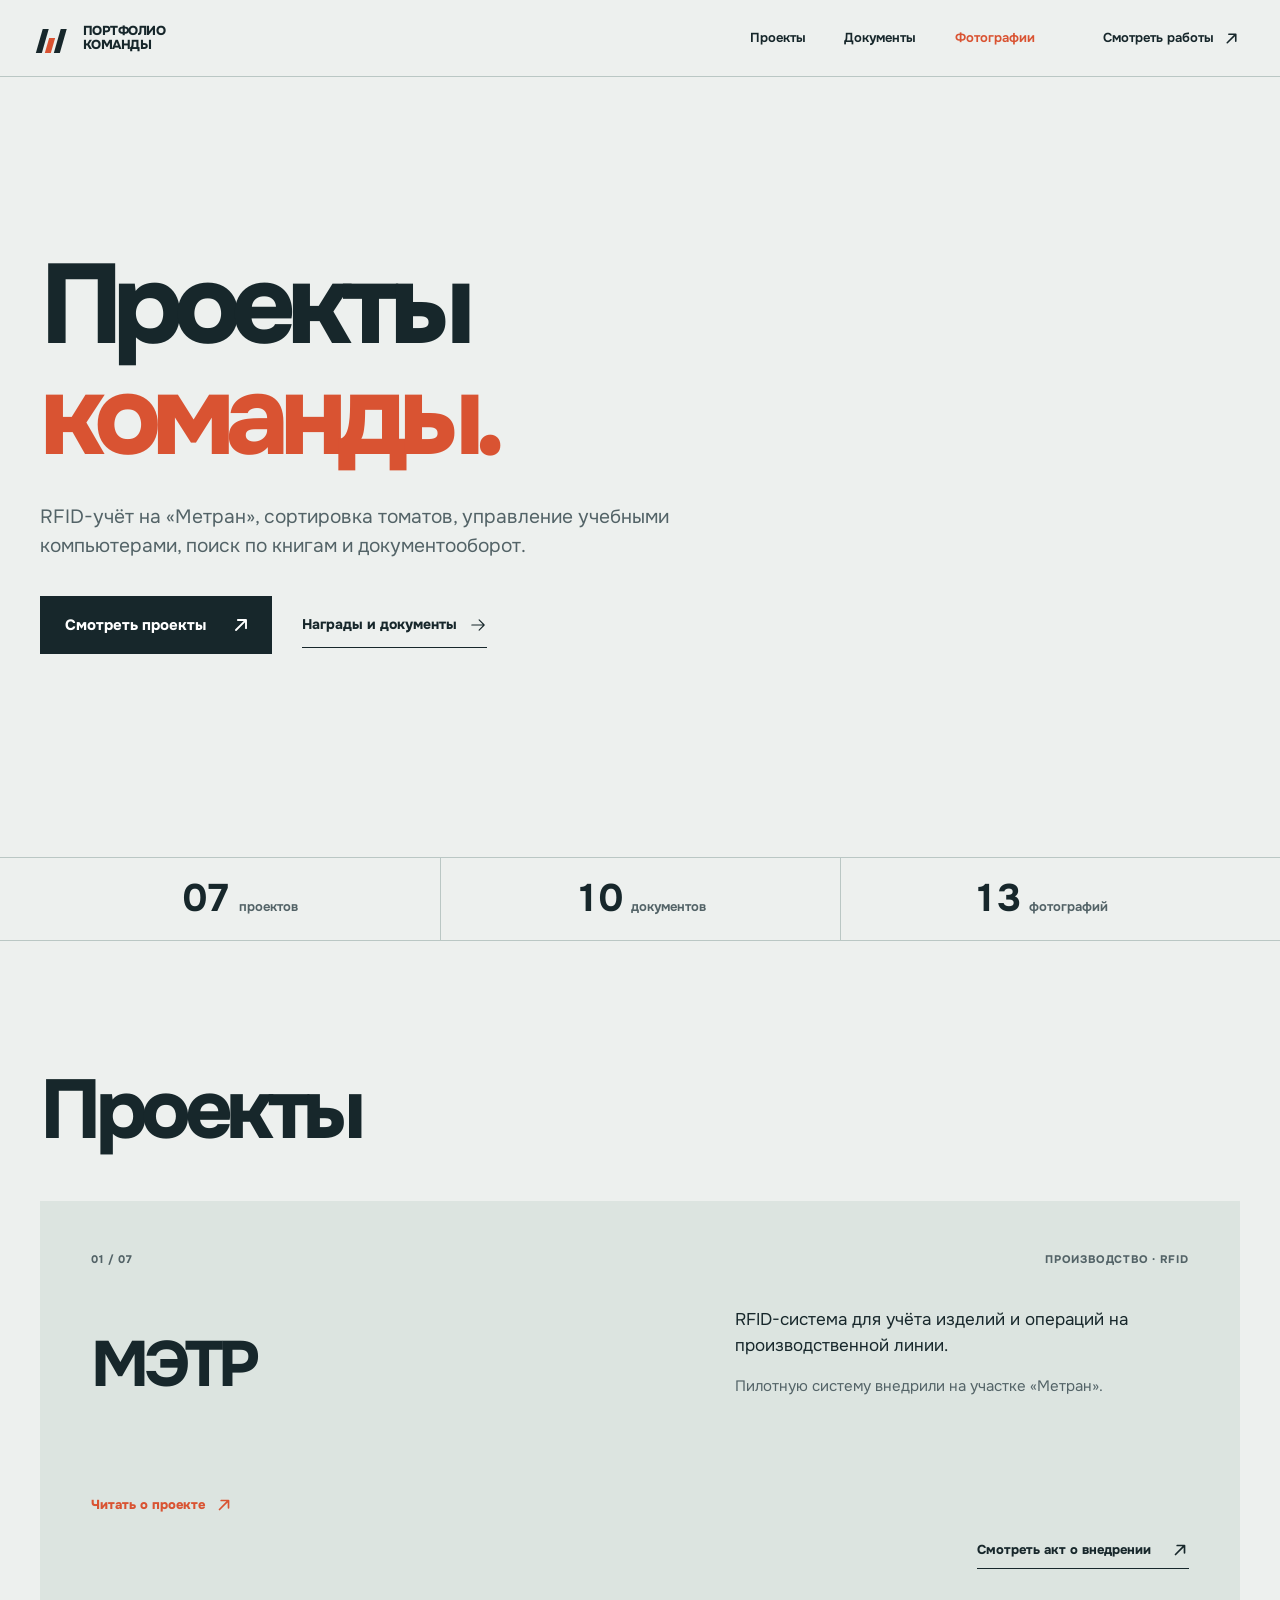
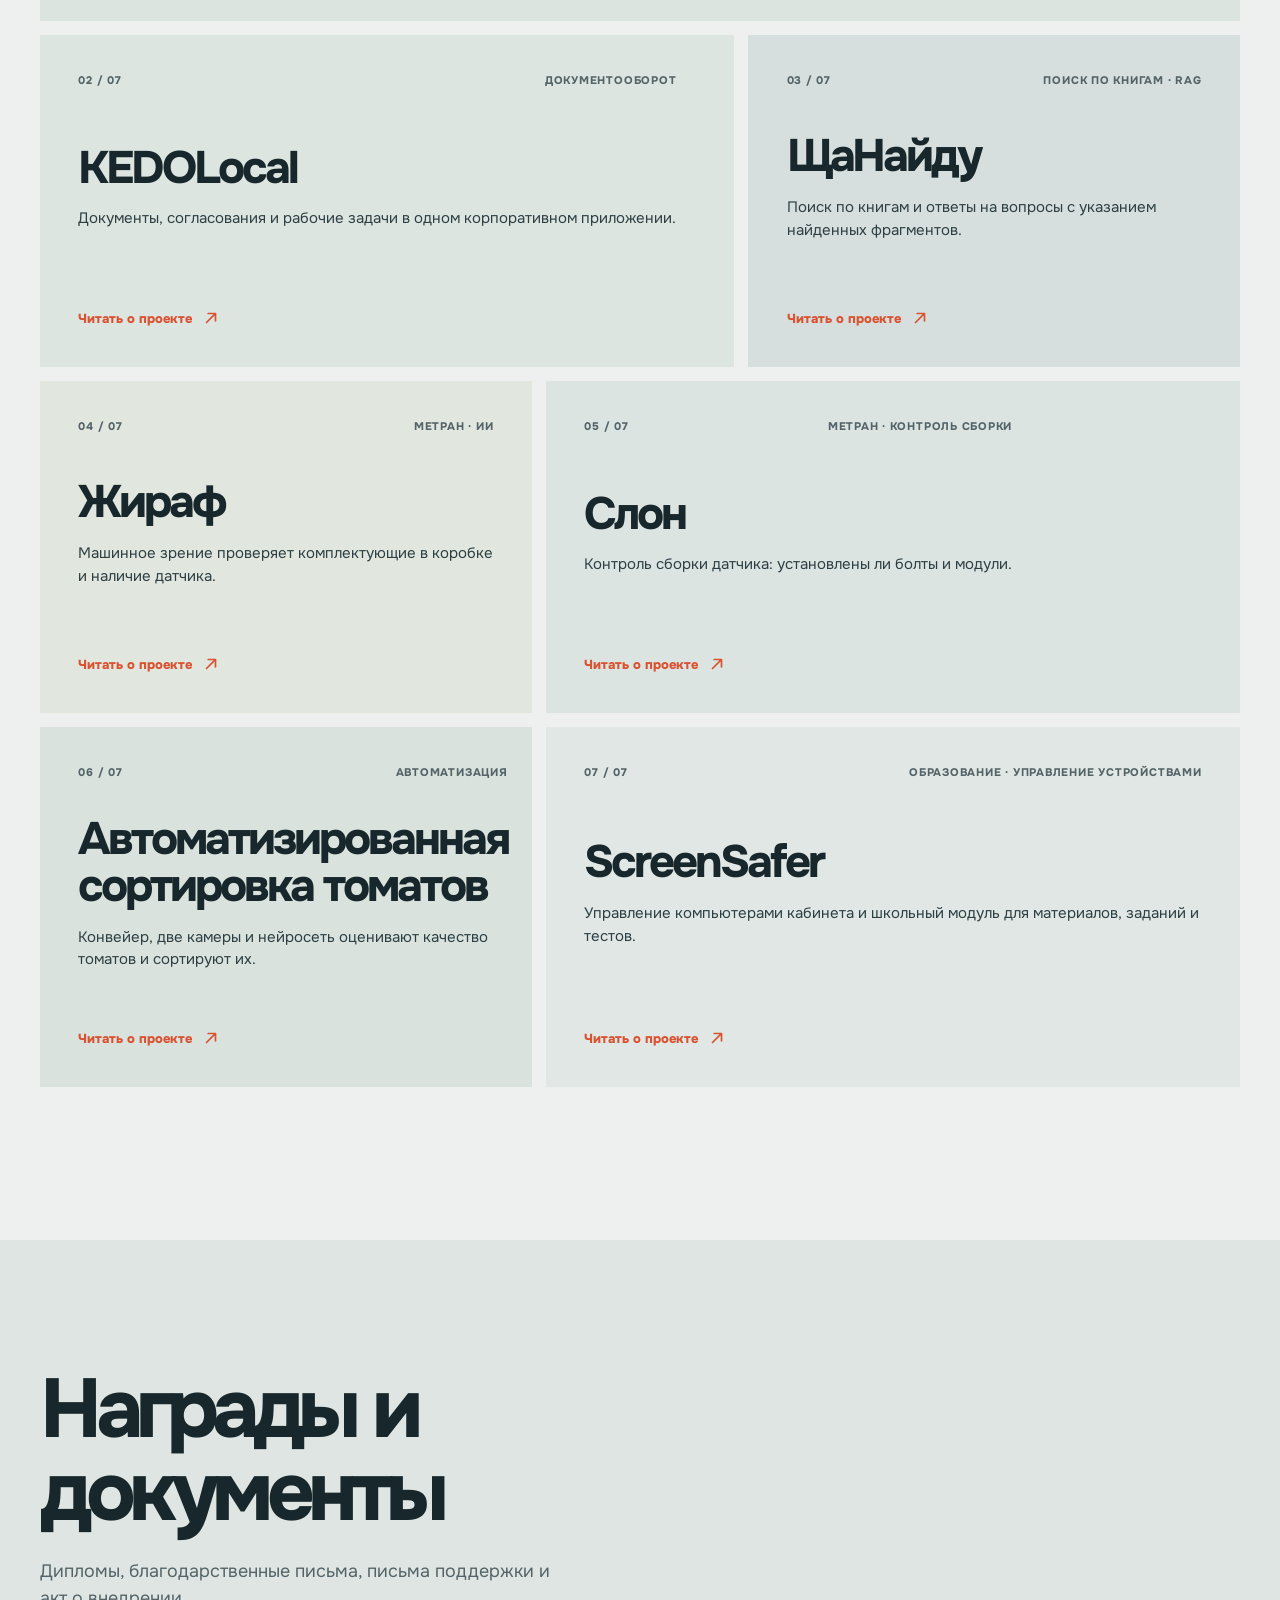
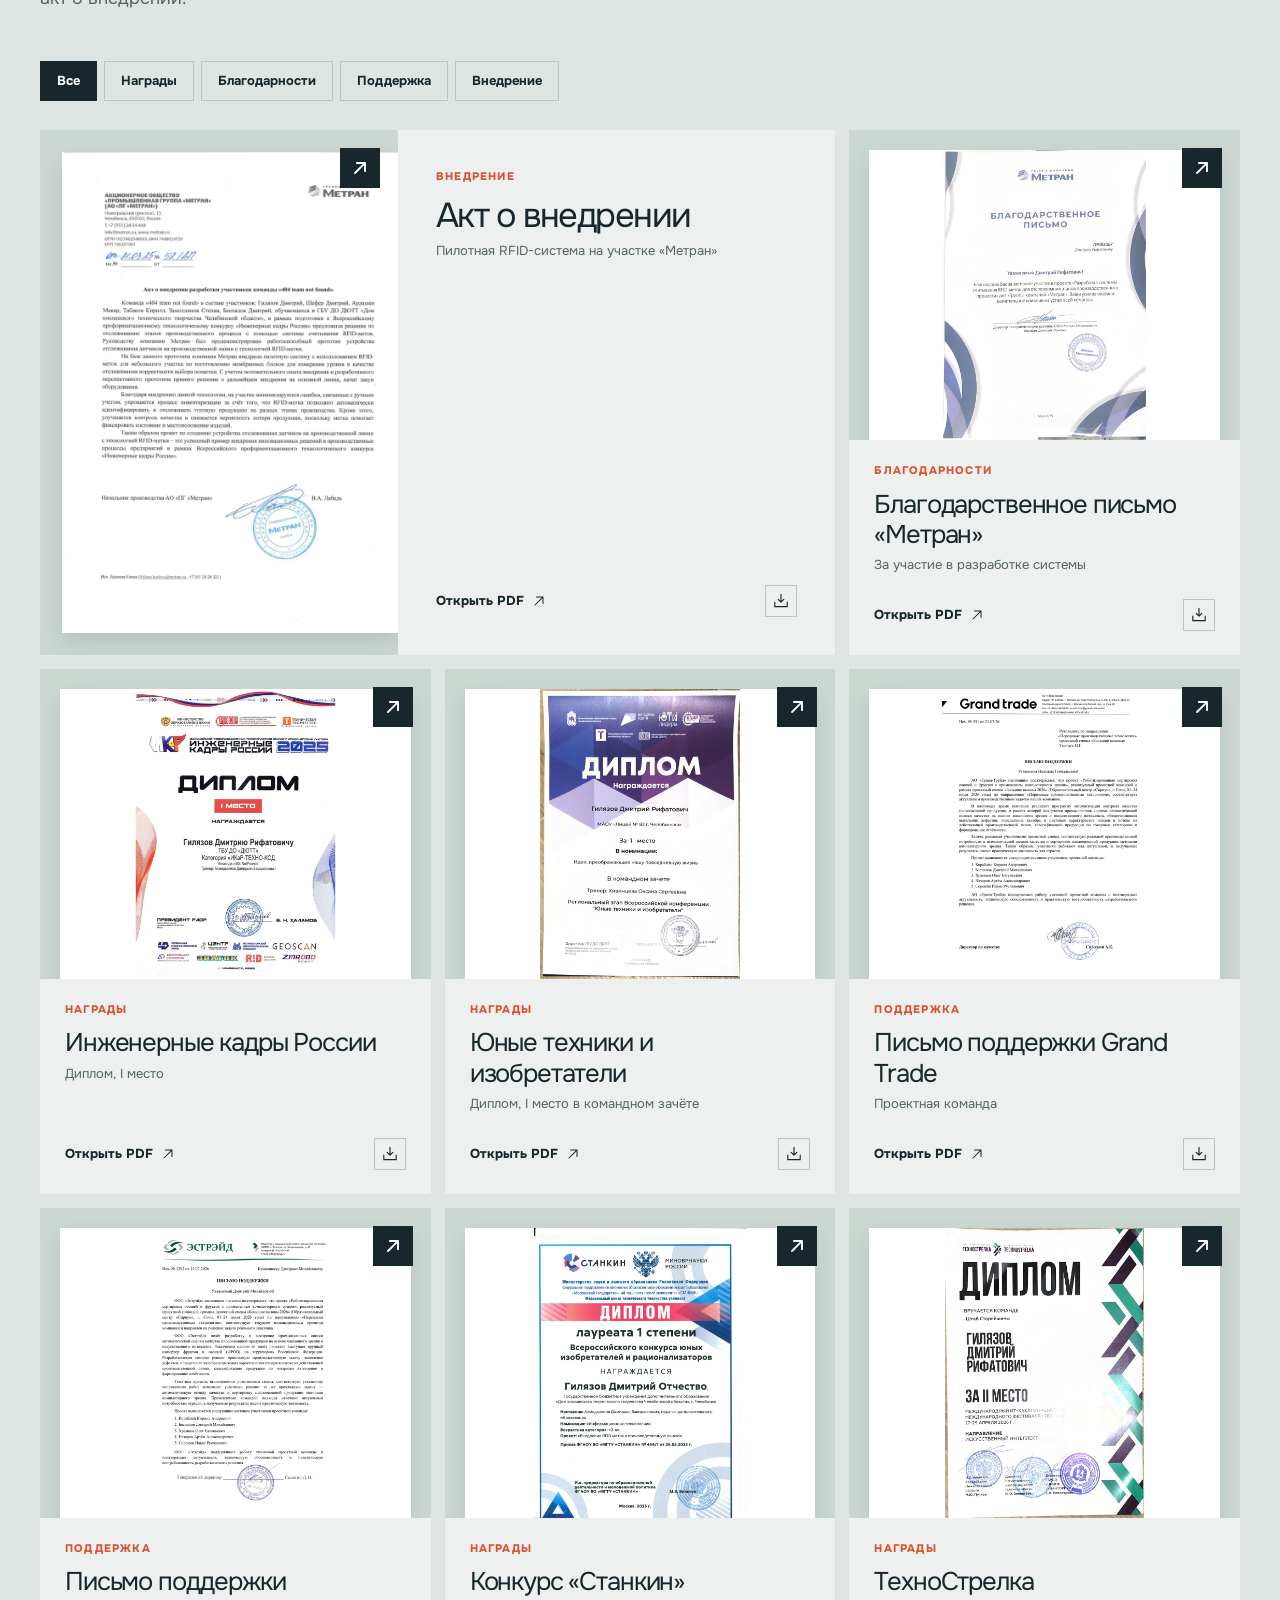
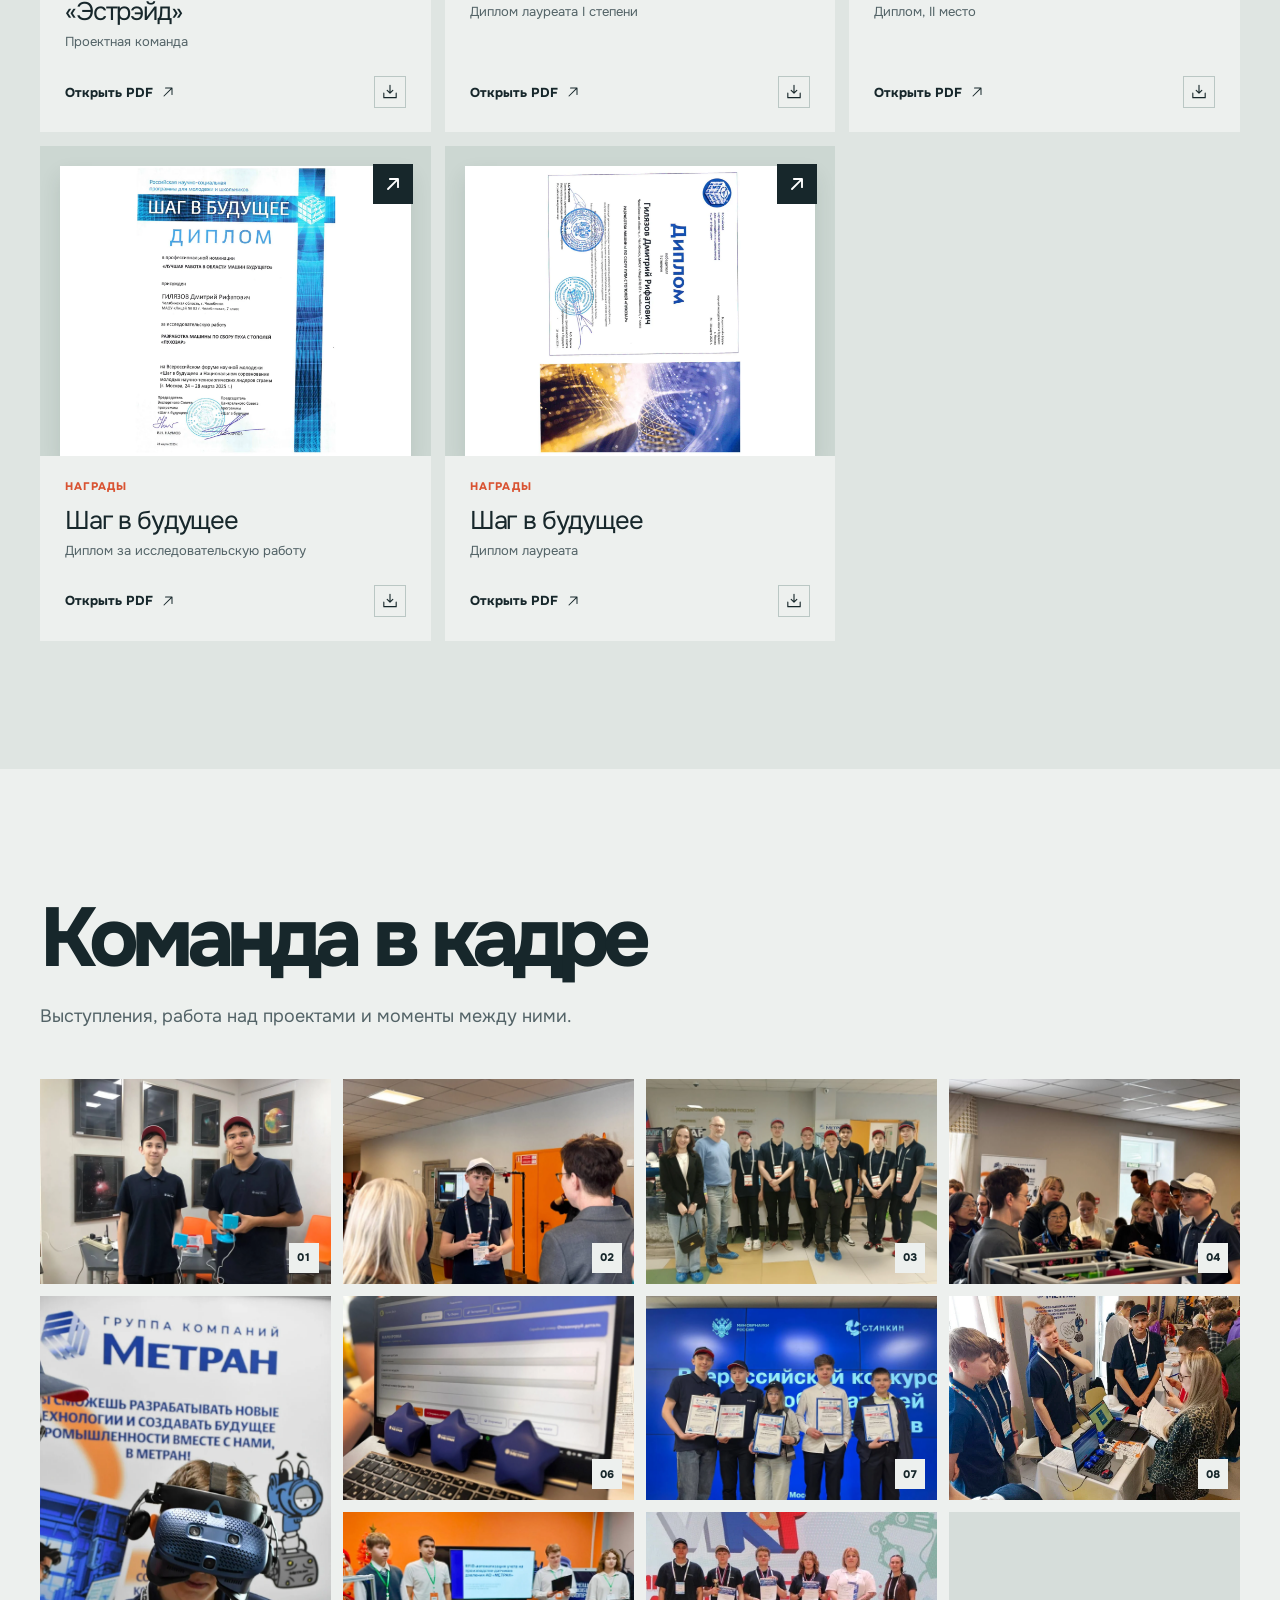
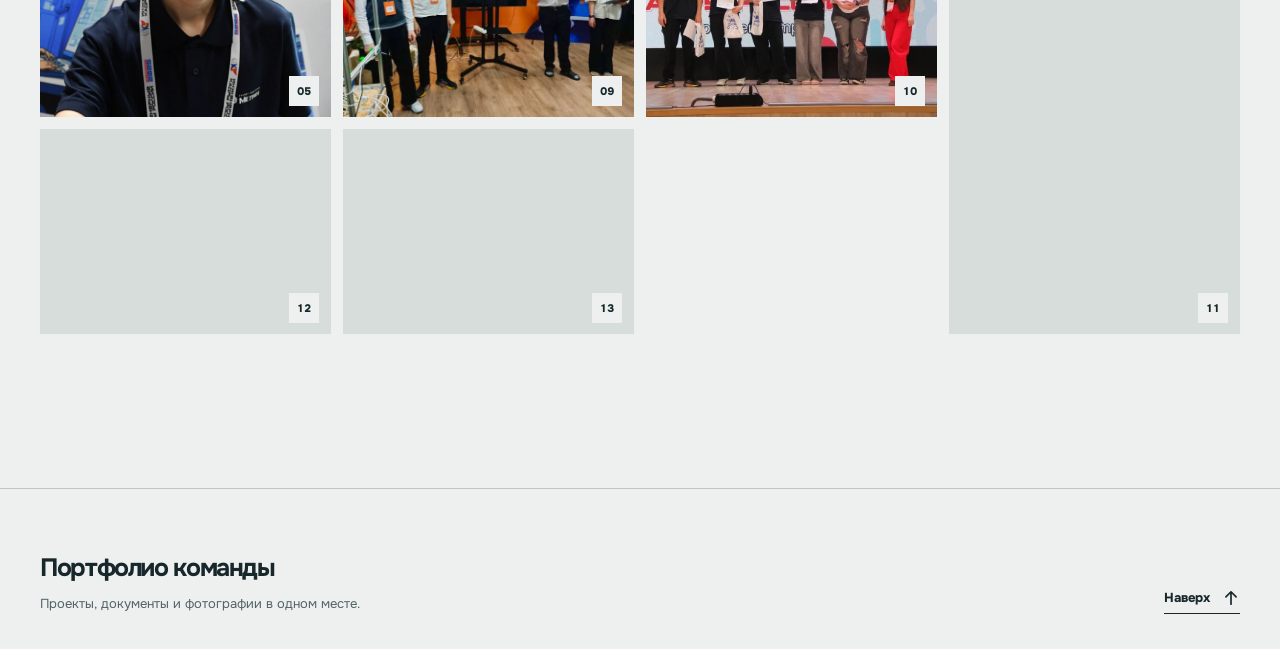
==== index.html @ 10f99d53 "Publish portfolio to GitHub Pages" ====
<!doctype html>
<html lang="ru">
  <head>
    <meta charset="UTF-8" />
    <meta name="viewport" content="width=device-width, initial-scale=1.0" />
    <meta name="theme-color" content="#edf0ee" />
    <meta name="description" content="Портфолио команды: проекты для производства, образования и работы с информацией, награды и фотографии." />
    <title>Портфолио команды | проекты и достижения</title>
    <link rel="icon" type="image/svg+xml" href="./favicon.svg" />
    <script type="module" crossorigin src="./assets/index-C7n1hE3x.js"></script>
    <link rel="stylesheet" crossorigin href="./assets/index-BJqQBaAN.css">
  </head>
  <body>
    <div id="root"></div>
  </body>
</html>
---- assets/index-BJqQBaAN.css ----
@font-face{font-family:Onest Variable;font-style:normal;font-display:swap;font-weight:100 900;src:url(./onest-cyrillic-ext-wght-normal-DOFToQv1.woff2)format("woff2-variations");unicode-range:U+460-52F,U+1C80-1C8A,U+20B4,U+2DE0-2DFF,U+A640-A69F,U+FE2E-FE2F}@font-face{font-family:Onest Variable;font-style:normal;font-display:swap;font-weight:100 900;src:url(./onest-cyrillic-wght-normal-DayYxulF.woff2)format("woff2-variations");unicode-range:U+301,U+400-45F,U+490-491,U+4B0-4B1,U+2116}@font-face{font-family:Onest Variable;font-style:normal;font-display:swap;font-weight:100 900;src:url(./onest-math-wght-normal-Bl4ZGkZl.woff2)format("woff2-variations");unicode-range:U+302-303,U+305,U+307-308,U+310,U+312,U+315,U+31A,U+326-327,U+32C,U+32F-330,U+332-333,U+338,U+33A,U+346,U+34D,U+391-3A1,U+3A3-3A9,U+3B1-3C9,U+3D1,U+3D5-3D6,U+3F0-3F1,U+3F4-3F5,U+2016-2017,U+2034-2038,U+203C,U+2040,U+2043,U+2047,U+2050,U+2057,U+205F,U+2070-2071,U+2074-208E,U+2090-209C,U+20D0-20DC,U+20E1,U+20E5-20EF,U+2100-2112,U+2114-2115,U+2117-2121,U+2123-214F,U+2190,U+2192,U+2194-21AE,U+21B0-21E5,U+21F1-21F2,U+21F4-2211,U+2213-2214,U+2216-22FF,U+2308-230B,U+2310,U+2319,U+231C-2321,U+2336-237A,U+237C,U+2395,U+239B-23B7,U+23D0,U+23DC-23E1,U+2474-2475,U+25AF,U+25B3,U+25B7,U+25BD,U+25C1,U+25CA,U+25CC,U+25FB,U+266D-266F,U+27C0-27FF,U+2900-2AFF,U+2B0E-2B11,U+2B30-2B4C,U+2BFE,U+3030,U+FF5B,U+FF5D,U+1D400-1D7FF,U+1EE??}@font-face{font-family:Onest Variable;font-style:normal;font-display:swap;font-weight:100 900;src:url(./onest-symbols-wght-normal-DxQzqQfC.woff2)format("woff2-variations");unicode-range:U+1-C,U+E-1F,U+7F-9F,U+20DD-20E0,U+20E2-20E4,U+2150-218F,U+2190,U+2192,U+2194-2199,U+21AF,U+21E6-21F0,U+21F3,U+2218-2219,U+2299,U+22C4-22C6,U+2300-243F,U+2440-244A,U+2460-24FF,U+25A0-27BF,U+28??,U+2921-2922,U+2981,U+29BF,U+29EB,U+2B??,U+4DC0-4DFF,U+FFF9-FFFB,U+10140-1018E,U+10190-1019C,U+101A0,U+101D0-101FD,U+102E0-102FB,U+10E60-10E7E,U+1D2C0-1D2D3,U+1D2E0-1D37F,U+1F0??,U+1F100-1F1AD,U+1F1E6-1F1FF,U+1F30D-1F30F,U+1F315,U+1F31C,U+1F31E,U+1F320-1F32C,U+1F336,U+1F378,U+1F37D,U+1F382,U+1F393-1F39F,U+1F3A7-1F3A8,U+1F3AC-1F3AF,U+1F3C2,U+1F3C4-1F3C6,U+1F3CA-1F3CE,U+1F3D4-1F3E0,U+1F3ED,U+1F3F1-1F3F3,U+1F3F5-1F3F7,U+1F408,U+1F415,U+1F41F,U+1F426,U+1F43F,U+1F441-1F442,U+1F444,U+1F446-1F449,U+1F44C-1F44E,U+1F453,U+1F46A,U+1F47D,U+1F4A3,U+1F4B0,U+1F4B3,U+1F4B9,U+1F4BB,U+1F4BF,U+1F4C8-1F4CB,U+1F4D6,U+1F4DA,U+1F4DF,U+1F4E3-1F4E6,U+1F4EA-1F4ED,U+1F4F7,U+1F4F9-1F4FB,U+1F4FD-1F4FE,U+1F503,U+1F507-1F50B,U+1F50D,U+1F512-1F513,U+1F53E-1F54A,U+1F54F-1F5FA,U+1F610,U+1F650-1F67F,U+1F687,U+1F68D,U+1F691,U+1F694,U+1F698,U+1F6AD,U+1F6B2,U+1F6B9-1F6BA,U+1F6BC,U+1F6C6-1F6CF,U+1F6D3-1F6D7,U+1F6E0-1F6EA,U+1F6F0-1F6F3,U+1F6F7-1F6FC,U+1F7??,U+1F800-1F80B,U+1F810-1F847,U+1F850-1F859,U+1F860-1F887,U+1F890-1F8AD,U+1F8B0-1F8BB,U+1F8C0-1F8C1,U+1F900-1F90B,U+1F93B,U+1F946,U+1F984,U+1F996,U+1F9E9,U+1FA00-1FA6F,U+1FA70-1FA7C,U+1FA80-1FA89,U+1FA8F-1FAC6,U+1FACE-1FADC,U+1FADF-1FAE9,U+1FAF0-1FAF8,U+1FB??}@font-face{font-family:Onest Variable;font-style:normal;font-display:swap;font-weight:100 900;src:url(./onest-vietnamese-wght-normal-BBxOatbv.woff2)format("woff2-variations");unicode-range:U+102-103,U+110-111,U+128-129,U+168-169,U+1A0-1A1,U+1AF-1B0,U+300-301,U+303-304,U+308-309,U+323,U+329,U+1EA0-1EF9,U+20AB}@font-face{font-family:Onest Variable;font-style:normal;font-display:swap;font-weight:100 900;src:url(./onest-latin-ext-wght-normal-QAhDxQuo.woff2)format("woff2-variations");unicode-range:U+100-2BA,U+2BD-2C5,U+2C7-2CC,U+2CE-2D7,U+2DD-2FF,U+304,U+308,U+329,U+1D00-1DBF,U+1E00-1E9F,U+1EF2-1EFF,U+2020,U+20A0-20AB,U+20AD-20C0,U+2113,U+2C60-2C7F,U+A720-A7FF}@font-face{font-family:Onest Variable;font-style:normal;font-display:swap;font-weight:100 900;src:url(./onest-latin-wght-normal-Dun_Rd-l.woff2)format("woff2-variations");unicode-range:U+??,U+131,U+152-153,U+2BB-2BC,U+2C6,U+2DA,U+2DC,U+304,U+308,U+329,U+2000-206F,U+20AC,U+2122,U+2191,U+2193,U+2212,U+2215,U+FEFF,U+FFFD}@layer theme{:root,:host{--font-sans:-apple-system, BlinkMacSystemFont, "Segoe UI", Roboto, "Helvetica Neue", "Noto Sans", Arial, sans-serif, "Apple Color Emoji", "Segoe UI Emoji", "Segoe UI Symbol", "Noto Color Emoji";--font-mono:ui-monospace, SFMono-Regular, Menlo, Monaco, Consolas, "Liberation Mono", "Courier New", monospace;--default-transition-duration:.15s;--default-transition-timing-function:cubic-bezier(.4, 0, .2, 1);--default-font-family:var(--font-sans);--default-mono-font-family:var(--font-mono)}}@layer base{*,:after,:before,::backdrop{box-sizing:border-box;border:0 solid;margin:0;padding:0}::file-selector-button{box-sizing:border-box;border:0 solid;margin:0;padding:0}html,:host{-webkit-text-size-adjust:100%;tab-size:4;line-height:1.5;font-family:var(--default-font-family,-apple-system, BlinkMacSystemFont, "Segoe UI", Roboto, "Helvetica Neue", "Noto Sans", Arial, sans-serif, "Apple Color Emoji", "Segoe UI Emoji", "Segoe UI Symbol", "Noto Color Emoji");font-feature-settings:var(--default-font-feature-settings,normal);font-variation-settings:var(--default-font-variation-settings,normal);-webkit-tap-highlight-color:transparent}hr{height:0;color:inherit;border-top-width:1px}abbr:where([title]){-webkit-text-decoration:underline dotted;text-decoration:underline dotted}h1,h2,h3,h4,h5,h6{font-size:inherit;font-weight:inherit}a{color:inherit;-webkit-text-decoration:inherit;-webkit-text-decoration:inherit;-webkit-text-decoration:inherit;-webkit-text-decoration:inherit;text-decoration:inherit}b,strong{font-weight:bolder}code,kbd,samp,pre{font-family:var(--default-mono-font-family,ui-monospace, SFMono-Regular, Menlo, Monaco, Consolas, "Liberation Mono", "Courier New", monospace);font-feature-settings:var(--default-mono-font-feature-settings,normal);font-variation-settings:var(--default-mono-font-variation-settings,normal);font-size:1em}small{font-size:80%}sub,sup{vertical-align:baseline;font-size:75%;line-height:0;position:relative}sub{bottom:-.25em}sup{top:-.5em}table{text-indent:0;border-color:inherit;border-collapse:collapse}:-moz-focusring:where(:not(iframe)){outline:auto}progress{vertical-align:baseline}summary{display:list-item}ol,ul,menu{list-style:none}img,svg,video,canvas,audio,iframe,embed,object{vertical-align:middle;display:block}img,video{max-width:100%;height:auto}button,input,select,optgroup,textarea{font:inherit;font-feature-settings:inherit;font-variation-settings:inherit;letter-spacing:inherit;color:inherit;opacity:1;background-color:#0000;border-radius:0}::file-selector-button{font:inherit;font-feature-settings:inherit;font-variation-settings:inherit;letter-spacing:inherit;color:inherit;opacity:1;background-color:#0000;border-radius:0}:where(select:is([multiple],[size])) optgroup{font-weight:bolder}:where(select:is([multiple],[size])) optgroup option{padding-inline-start:20px}::file-selector-button{margin-inline-end:4px}::placeholder{opacity:1}@supports (not ((-webkit-appearance:-apple-pay-button))) or (contain-intrinsic-size:1px){::placeholder{color:currentColor}@supports (color:color-mix(in lab, red, red)){::placeholder{color:color-mix(in oklab, currentcolor 50%, transparent)}}}textarea{resize:vertical}::-webkit-search-decoration{-webkit-appearance:none}::-webkit-date-and-time-value{min-height:1lh;text-align:inherit}::-webkit-datetime-edit{display:inline-flex}::-webkit-datetime-edit-fields-wrapper{padding:0}::-webkit-datetime-edit{padding-block:0}::-webkit-datetime-edit-year-field{padding-block:0}::-webkit-datetime-edit-month-field{padding-block:0}::-webkit-datetime-edit-day-field{padding-block:0}::-webkit-datetime-edit-hour-field{padding-block:0}::-webkit-datetime-edit-minute-field{padding-block:0}::-webkit-datetime-edit-second-field{padding-block:0}::-webkit-datetime-edit-millisecond-field{padding-block:0}::-webkit-datetime-edit-meridiem-field{padding-block:0}::-webkit-calendar-picker-indicator{line-height:1}:-moz-ui-invalid{box-shadow:none}button,input:where([type=button],[type=reset],[type=submit]){appearance:button}::file-selector-button{appearance:button}::-webkit-inner-spin-button{height:auto}::-webkit-outer-spin-button{height:auto}[hidden]:where(:not([hidden=until-found])){display:none!important}}@layer components;@layer utilities{.visible{visibility:visible}.sr-only{clip-path:inset(50%);white-space:nowrap;border-width:0;width:1px;height:1px;margin:-1px;padding:0;position:absolute;overflow:hidden}.static{position:static}.hidden{display:none}.transition{transition-property:color,background-color,border-color,outline-color,text-decoration-color,fill,stroke,--tw-gradient-from,--tw-gradient-via,--tw-gradient-to,opacity,box-shadow,transform,translate,scale,rotate,filter,-webkit-backdrop-filter,backdrop-filter,display,content-visibility,overlay,pointer-events;transition-timing-function:var(--tw-ease,var(--default-transition-timing-function));transition-duration:var(--tw-duration,var(--default-transition-duration))}}:root{color:#17272b;font-synthesis:none;text-rendering:optimizelegibility;-webkit-font-smoothing:antialiased;--paper:#edf0ee;--paper-deep:#dfe5e2;--ink:#17272b;--ink-soft:#536367;--line:#bac7c4;--accent:#d95332;--max:1400px;background:#edf0ee;font-family:Onest Variable,Onest,sans-serif}*{box-sizing:border-box}html{scroll-behavior:smooth}body{margin:0}button,a{-webkit-tap-highlight-color:transparent}button{font:inherit}a{color:inherit;text-decoration:none}button:focus-visible,a:focus-visible{outline:3px solid var(--accent);outline-offset:4px}section[id]{scroll-margin-top:86px}::selection{background:var(--accent);color:#fff}.shell{width:min(calc(100% - 80px), var(--max));margin-inline:auto}.sr-only{clip:rect(0, 0, 0, 0);white-space:nowrap;border:0;width:1px;height:1px;margin:-1px;padding:0;position:absolute;overflow:hidden}.skip-link{z-index:30;background:var(--ink);color:#fff;padding:14px 18px;position:fixed;top:-100px;left:16px}.skip-link:focus{top:16px}.site-header{z-index:5;border-bottom:1px solid var(--line);background:var(--paper);position:relative}.header-inner{justify-content:space-between;align-items:center;gap:30px;min-height:76px;display:flex}.brand{flex:none;align-items:center;gap:13px;display:inline-flex}.brand-mark{grid-template-columns:6px 6px 6px;align-items:end;gap:3px;width:30px;height:29px;display:grid;transform:skew(-16deg)}.brand-mark span{background:var(--ink);width:6px;height:24px;display:block}.brand-mark span:nth-child(2){background:var(--accent);height:15px}.brand-mark span:nth-child(3){height:24px}.brand-text{letter-spacing:-.04em;text-transform:uppercase;font-size:13px;font-weight:800;line-height:1.05}.main-nav{align-items:center;gap:clamp(20px,3vw,50px);margin-left:auto;display:flex}.main-nav a,.header-action{font-size:13px;font-weight:650;transition:color .2s}.main-nav a:hover,.header-action:hover,.main-nav a[aria-current=location]{color:var(--accent)}.header-action{align-items:center;gap:9px;margin-left:clamp(0px,3vw,45px);display:inline-flex}.hero{align-items:center;min-height:min(780px,100dvh - 77px);padding-top:38px;padding-bottom:68px;display:flex}.hero-copy{z-index:1;width:100%;position:relative}.eyebrow{color:var(--accent);letter-spacing:.12em;text-transform:uppercase;align-items:center;gap:13px;margin:0 0 36px;font-size:12px;font-weight:800;display:flex}.eyebrow:before{content:"";background:currentColor;width:31px;height:2px;display:block}.hero h1{letter-spacing:-.085em;text-wrap:balance;max-width:1120px;margin:0;font-size:clamp(72px,8.8vw,140px);font-weight:760;line-height:.99}.hero h1 em{color:var(--accent);font-style:normal;display:block}.hero-description{max-width:670px;color:var(--ink-soft);margin:30px 0 0;font-size:clamp(17px,1.5vw,20px);line-height:1.5}.hero-actions{flex-wrap:wrap;align-items:center;gap:18px 30px;margin-top:36px;display:flex}.button{justify-content:space-between;align-items:center;gap:25px;min-height:58px;padding:0 21px 0 25px;font-size:15px;font-weight:750;transition:background .22s,transform .22s;display:inline-flex}.button:active,.filter-button:active,.gallery-tile:active{transform:scale(.98)}.button-primary{background:var(--ink);color:#fff}.button-primary:hover{background:#314347;transform:translateY(-2px)}.text-link{border-bottom:1px solid var(--ink);align-items:center;gap:12px;padding-block:12px;font-size:14px;font-weight:750;transition:gap .2s,color .2s;display:inline-flex}.text-link:hover{color:var(--accent);gap:19px}.image-shell{background:#d6ddda;display:block;position:relative;overflow:hidden}.image-shell img{width:100%;height:100%;display:block}.image-shell--loading{background:linear-gradient(100deg,#d6ddda 10%,#e4e9e6 50%,#d6ddda 90%) 0 0/200% 100%;animation:1.5s linear infinite shimmer}.image-error{width:100%;height:100%;min-height:150px;color:var(--ink-soft);text-align:center;place-items:center;padding:20px;font-size:13px;display:grid}@keyframes shimmer{0%{background-position:200% 0}to{background-position:-200% 0}}.proof-wrap{border-top:1px solid var(--line);border-bottom:1px solid var(--line)}.proof-strip{grid-template-columns:repeat(3,minmax(0,1fr));align-items:stretch;display:grid}.proof-stat:first-child{border-left:0}.proof-stat{border-left:1px solid var(--line);white-space:nowrap;justify-content:center;align-items:baseline;gap:10px;padding:22px 12px;display:flex}.proof-stat strong{letter-spacing:-.07em;font-variant-numeric:tabular-nums;font-size:clamp(31px,3vw,47px);line-height:1}.proof-stat span{color:var(--ink-soft);font-size:13px;font-weight:650}.section{padding-top:clamp(92px,10vw,156px);padding-bottom:clamp(92px,10vw,156px)}.section-heading{max-width:750px;margin-bottom:48px}.section-heading h2{letter-spacing:-.078em;text-wrap:balance;margin:0;font-size:clamp(48px,6.5vw,88px);font-weight:750;line-height:1}.section-heading p{max-width:540px;color:var(--ink-soft);margin:23px 0 0;font-size:clamp(16px,1.4vw,19px);line-height:1.55}.projects-section{padding-bottom:clamp(100px,12vw,170px)}.featured-project{background:#dce4e0}.featured-content{flex-direction:column;gap:25px;min-height:420px;padding:clamp(30px,4vw,62px);display:flex}.featured-link{flex-direction:column;flex:1;gap:40px;display:flex}.featured-main{grid-template-columns:minmax(0,1fr) minmax(0,.8fr);align-items:end;gap:clamp(36px,6vw,95px);display:grid}.project-topline{color:var(--ink-soft);letter-spacing:.07em;text-transform:uppercase;justify-content:space-between;align-items:flex-start;gap:18px;font-size:11px;font-weight:750;line-height:1.35;display:flex}.project-topline span:last-child{text-align:right}.featured-content h3{letter-spacing:-.075em;margin:0;font-size:clamp(47px,5vw,75px);font-weight:750;line-height:1.04}.featured-content p{max-width:510px;margin:0;font-size:17px;line-height:1.55}.featured-content .featured-proof{color:var(--ink-soft);margin-top:16px;font-size:15px}.featured-content .document-inline-link{margin-left:auto}.project-open{width:fit-content;color:var(--accent);align-items:center;gap:10px;margin-top:auto;padding-top:22px;font-size:13px;font-weight:800;transition:gap .2s;display:inline-flex}.featured-link:hover .project-open,.project-card-link:hover .project-open{gap:17px}.featured-link:hover h3,.project-card-link:hover h3{color:var(--accent)}.featured-link h3,.project-card-link h3{transition:color .2s}.document-inline-link{border-bottom:1px solid var(--ink);align-self:flex-start;align-items:center;gap:20px;padding-bottom:9px;font-size:13px;font-weight:750;transition:gap .2s,color .2s;display:inline-flex}.document-inline-link:hover{color:var(--accent);gap:27px}.projects-grid{grid-template-columns:repeat(12,minmax(0,1fr));gap:14px;margin-top:14px;display:grid}.project-card{background:#e2e8e5;min-height:332px}.project-card-link{min-height:inherit;height:100%;display:flex}.project-card article{flex-direction:column;min-height:100%;padding:clamp(28px,3vw,46px);display:flex}.project-card h3{letter-spacing:-.067em;text-wrap:balance;max-width:700px;margin:auto 0 15px;font-size:clamp(34px,3.55vw,55px);font-weight:750;line-height:1.05}.project-description{color:#2d3f43;max-width:640px;margin:0;font-size:15px;line-height:1.5}.project-detail{max-width:610px;color:var(--ink-soft);margin:12px 0 0;font-size:13px;line-height:1.5}.project-card--kedo{background:#dde5e1;grid-column:span 7}.project-card--shanaydy{background:#d6dfdd;grid-column:span 5}.project-card--giraf{background:#e1e6df;grid-column:span 5}.project-card--slon{background:#dce4e2;grid-column:span 7}.project-card--tomatoes{background:#d9e2dd;grid-column:span 5;min-height:360px}.project-card--tomatoes h3{max-width:500px}.project-card--screensafer{background:#e1e7e4;grid-column:span 7}.project-page{padding-top:46px;padding-bottom:clamp(90px,10vw,150px)}.detail-back{color:var(--ink-soft);align-items:center;gap:9px;font-size:13px;font-weight:750;transition:color .2s,gap .2s;display:inline-flex}.detail-back:hover{color:var(--accent);gap:14px}.detail-hero{flex-direction:column;min-height:480px;padding:clamp(55px,7vw,95px) 0 clamp(65px,8vw,120px);display:flex}.detail-hero .project-topline{max-width:1100px}.detail-hero h1{letter-spacing:-.082em;text-wrap:balance;overflow-wrap:anywhere;max-width:1200px;margin:auto 0 35px;font-size:clamp(64px,8vw,122px);font-weight:760;line-height:.99}.detail-hero p{max-width:760px;color:var(--ink-soft);letter-spacing:-.02em;margin:0;font-size:clamp(20px,2vw,28px);line-height:1.45}.detail-sections{border-top:1px solid var(--ink)}.detail-section{border-bottom:1px solid var(--line);grid-template-columns:minmax(190px,.44fr) minmax(0,1fr);gap:clamp(40px,8vw,150px);padding:clamp(35px,4vw,56px) 0 clamp(50px,6vw,82px);display:grid}.detail-section-label{align-items:flex-start;gap:18px;display:flex}.detail-section-label span{color:var(--accent);font-variant-numeric:tabular-nums;margin-top:5px;font-size:11px;font-weight:800}.detail-section-label h2{letter-spacing:-.055em;margin:0;font-size:clamp(21px,2.4vw,32px);font-weight:750;line-height:1.16}.detail-section-copy{max-width:790px}.detail-section-copy p{color:#2d3f43;margin:0;font-size:clamp(17px,1.55vw,20px);line-height:1.65}.detail-section-copy p+p{margin-top:22px}.detail-document{background:#dce4e0;grid-template-columns:minmax(170px,.44fr) minmax(0,1fr) 30px;align-items:center;gap:clamp(30px,8vw,150px);margin-top:36px;padding:28px 30px;transition:background .2s;display:grid}.detail-document:hover{background:#ccd9d3}.detail-document span{color:var(--ink-soft);letter-spacing:.08em;text-transform:uppercase;font-size:12px;font-weight:750}.detail-document strong{letter-spacing:-.05em;font-size:clamp(20px,2.5vw,32px)}.detail-pagination{border-top:1px solid var(--ink);justify-content:space-between;gap:25px;margin-top:clamp(70px,9vw,130px);padding-top:24px;display:flex}.detail-pagination a{align-items:center;gap:12px;font-size:14px;font-weight:750;transition:color .2s;display:inline-flex}.detail-pagination a:hover{color:var(--accent)}.detail-pagination a:last-child{text-align:right}.missing-project{min-height:65vh;padding-block:120px}.missing-project h1{letter-spacing:-.07em;margin:0 0 30px;font-size:clamp(48px,7vw,92px)}.documents-section{background:var(--paper-deep)}.filter-bar{flex-wrap:wrap;gap:7px;margin-bottom:29px;display:flex}.filter-button{border:1px solid var(--line);min-height:40px;color:var(--ink);cursor:pointer;background:0 0;border-radius:0;padding:8px 16px;font-size:13px;font-weight:700;transition:background .2s,color .2s,transform .2s}.filter-button:hover{background:#cbd6d1}.filter-button.is-active{border-color:var(--ink);background:var(--ink);color:#fff}.documents-grid{grid-template-columns:repeat(3,minmax(0,1fr));gap:14px;display:grid}.document-card{background:var(--paper);flex-direction:column;min-width:0;display:flex}.document-cover{background:#ccd7d2;height:310px;padding:20px 20px 0;display:block;position:relative;overflow:hidden}.document-cover .image-shell{background:#fff;width:100%;height:100%;box-shadow:0 10px 20px #1d37341f}.document-cover img{object-fit:contain;object-position:center top;background:#fff;transition:transform .35s}.document-cover:hover img{transform:scale(1.035)}.cover-open{background:var(--ink);color:#fff;place-items:center;width:40px;height:40px;display:grid;position:absolute;top:18px;right:18px}.document-info{flex-direction:column;flex:1;padding:22px 25px 24px;display:flex}.document-category{color:var(--accent);letter-spacing:.11em;text-transform:uppercase;font-size:11px;font-weight:800}.document-info h3{letter-spacing:-.045em;margin:11px 0 6px;font-size:clamp(20px,2vw,26px);line-height:1.18}.document-info p{color:var(--ink-soft);margin:0;font-size:13px;line-height:1.45}.document-links{justify-content:space-between;align-items:center;gap:15px;margin-top:auto;padding-top:24px;display:flex}.document-links a{align-items:center;gap:7px;font-size:13px;font-weight:750;transition:color .2s;display:inline-flex}.document-links a:hover{color:var(--accent)}.document-links a:last-child{border:1px solid var(--line);place-items:center;width:32px;height:32px;display:grid}.document-card--featured{flex-direction:row;grid-column:span 2}.document-card--featured .document-cover{flex:0 0 45%;height:auto;min-height:380px;padding:22px 0 22px 22px}.document-card--featured .document-info{padding:38px}.document-card--featured .document-info h3{font-size:clamp(27px,2.7vw,42px)}.gallery-section{padding-bottom:clamp(100px,12vw,180px)}.gallery-grid{grid-template-columns:repeat(4,minmax(0,1fr));grid-auto-rows:clamp(150px,16vw,225px);grid-auto-flow:dense;gap:12px;display:grid}.gallery-tile{cursor:zoom-in;background:#d5ddda;border:0;border-radius:0;width:100%;height:100%;padding:0;transition:transform .2s;display:block;position:relative;overflow:hidden}.gallery-tile--tall{grid-row:span 2}.gallery-tile .image-shell{width:100%;height:100%}.gallery-tile img{object-fit:cover;transition:transform .4s,filter .4s}.gallery-tile:hover img{filter:saturate(1.08);transform:scale(1.055)}.gallery-index{background:var(--paper);min-width:30px;height:30px;color:var(--ink);font-variant-numeric:tabular-nums;place-items:center;padding:0 5px;font-size:11px;font-weight:800;display:grid;position:absolute;bottom:11px;right:12px}.lightbox{z-index:20;color:#fff;background:#0b1518f5;grid-template-rows:70px minmax(0,1fr) 50px;grid-template-columns:72px minmax(0,1fr) 72px;place-items:center;padding:0 24px;display:grid;position:fixed;inset:0}.lightbox-toolbar{font-variant-numeric:tabular-nums;grid-column:1/-1;justify-content:space-between;align-items:center;width:100%;height:100%;font-size:13px;font-weight:700;display:flex}.lightbox button{color:#fff;cursor:pointer;background:0 0;border:1px solid #ffffff52;place-items:center;width:48px;height:48px;transition:background .2s;display:grid}.lightbox button:hover{background:#ffffff24}.lightbox-prev{grid-area:2/1}.lightbox-next{grid-area:2/3}.lightbox>img{object-fit:contain;grid-area:2/2;max-width:100%;max-height:100%;display:block}.lightbox>p{color:#cad5d3;text-align:center;grid-area:3/1/auto/-1;align-self:start;margin:0;font-size:12px}.site-footer{border-top:1px solid var(--line)}.footer-inner{justify-content:space-between;align-items:flex-end;gap:30px;min-height:160px;padding-block:35px;display:flex}.footer-inner strong{letter-spacing:-.055em;font-size:25px}.footer-inner p{color:var(--ink-soft);margin:7px 0 0;font-size:13px}.footer-inner a{border-bottom:1px solid var(--ink);white-space:nowrap;align-items:center;gap:12px;padding-bottom:5px;font-size:13px;font-weight:750;display:inline-flex}.up-arrow{transform:rotate(180deg)}@media (width<=1100px){.shell{width:min(calc(100% - 56px), var(--max))}.hero h1{font-size:clamp(72px,8.8vw,108px)}.proof-stat{flex-direction:column;align-items:center;gap:4px}}@media (width<=760px){.shell{width:min(calc(100% - 36px), var(--max))}.header-inner{flex-wrap:wrap;gap:0;min-height:0;padding-top:15px}.brand{padding-bottom:15px}.brand-text{font-size:12px}.main-nav{border-top:1px solid var(--line);order:3;justify-content:space-between;gap:12px;width:100%;margin:0;padding:12px 0 13px}.main-nav a{font-size:12px}.header-action{display:none}section[id]{scroll-margin-top:20px}.hero{min-height:0;padding-top:60px;padding-bottom:85px}.eyebrow{margin-bottom:27px;font-size:10px}.hero h1{max-width:650px;font-size:clamp(56px,10.8vw,86px)}.hero-description{margin-top:23px;font-size:17px}.hero-actions{margin-top:27px}.proof-strip{grid-template-columns:repeat(3,minmax(0,1fr))}.proof-stat{min-width:0;padding:21px 5px}.proof-stat strong{font-size:34px}.proof-stat span{font-size:11px}.section{padding-block:95px}.section-heading{margin-bottom:36px}.section-heading h2{font-size:clamp(46px,9vw,70px)}.section-heading p{margin-top:15px;font-size:16px}.featured-content{min-height:0;padding:30px}.featured-link{gap:28px}.featured-main{grid-template-columns:1fr;gap:22px}.featured-content .document-inline-link{margin-left:0}.featured-content h3{font-size:59px}.projects-grid{grid-template-columns:repeat(2,minmax(0,1fr));gap:10px;margin-top:10px}.project-card{min-height:360px;grid-column:span 1!important}.project-card article{padding:26px}.project-card h3{font-size:clamp(30px,4.7vw,42px)}.project-card--tomatoes,.project-card--screensafer{min-height:310px;grid-column:span 2!important}.documents-grid{grid-template-columns:repeat(2,minmax(0,1fr));gap:10px}.document-card--featured{grid-column:span 2}.document-cover{height:290px}.gallery-grid{grid-template-columns:repeat(3,minmax(0,1fr));grid-auto-rows:160px;gap:8px}.project-page{padding-top:30px}.detail-hero{min-height:0;padding:70px 0 80px}.detail-hero h1{margin:65px 0 26px;font-size:clamp(57px,9vw,83px)}.detail-section{grid-template-columns:1fr;gap:23px}.detail-section-copy p{font-size:17px}.detail-document{grid-template-columns:1fr 28px;gap:8px 20px}.detail-document span{grid-column:1/-1}}@media (width<=540px){.hero h1{font-size:clamp(48px,12vw,66px)}.hero-actions{flex-direction:column;align-items:flex-start;gap:15px}.featured-content{gap:30px;min-height:0}.featured-content h3{font-size:53px}.featured-content p{font-size:15px}.project-card,.project-card--tomatoes,.project-card--screensafer{min-height:280px;grid-column:span 2!important}.project-card--tomatoes{min-height:245px}.project-card h3{font-size:39px}.project-card--tomatoes h3{font-size:clamp(22px,7vw,30px)}.detail-hero{padding:60px 0 65px}.detail-hero h1{margin:50px 0 24px;font-size:clamp(47px,12vw,65px)}.detail-hero p{font-size:19px}.detail-pagination{flex-direction:column;align-items:flex-start}.detail-pagination a:last-child{text-align:left}.documents-grid{grid-template-columns:1fr}.document-card--featured{flex-direction:column;grid-column:auto}.document-card--featured .document-cover{flex-basis:auto;height:320px;min-height:0;padding:20px 20px 0}.document-card--featured .document-info{padding:22px 25px 24px}.document-card--featured .document-info h3{font-size:26px}.document-cover{height:320px}.gallery-grid{grid-template-columns:repeat(2,minmax(0,1fr));grid-auto-rows:145px;gap:7px}.lightbox{grid-template-rows:64px minmax(0,1fr) 70px;grid-template-columns:48px minmax(0,1fr) 48px;padding:0 10px}.lightbox button{width:40px;height:40px}.lightbox>p{align-self:center}.footer-inner{flex-direction:column;align-items:flex-start;min-height:0;padding-block:35px}}@media (width<=360px){.section-heading h2{font-size:42px}}@media (prefers-reduced-motion:reduce){html{scroll-behavior:auto}*,:before,:after{transition-duration:.01ms!important;animation-duration:.01ms!important}}
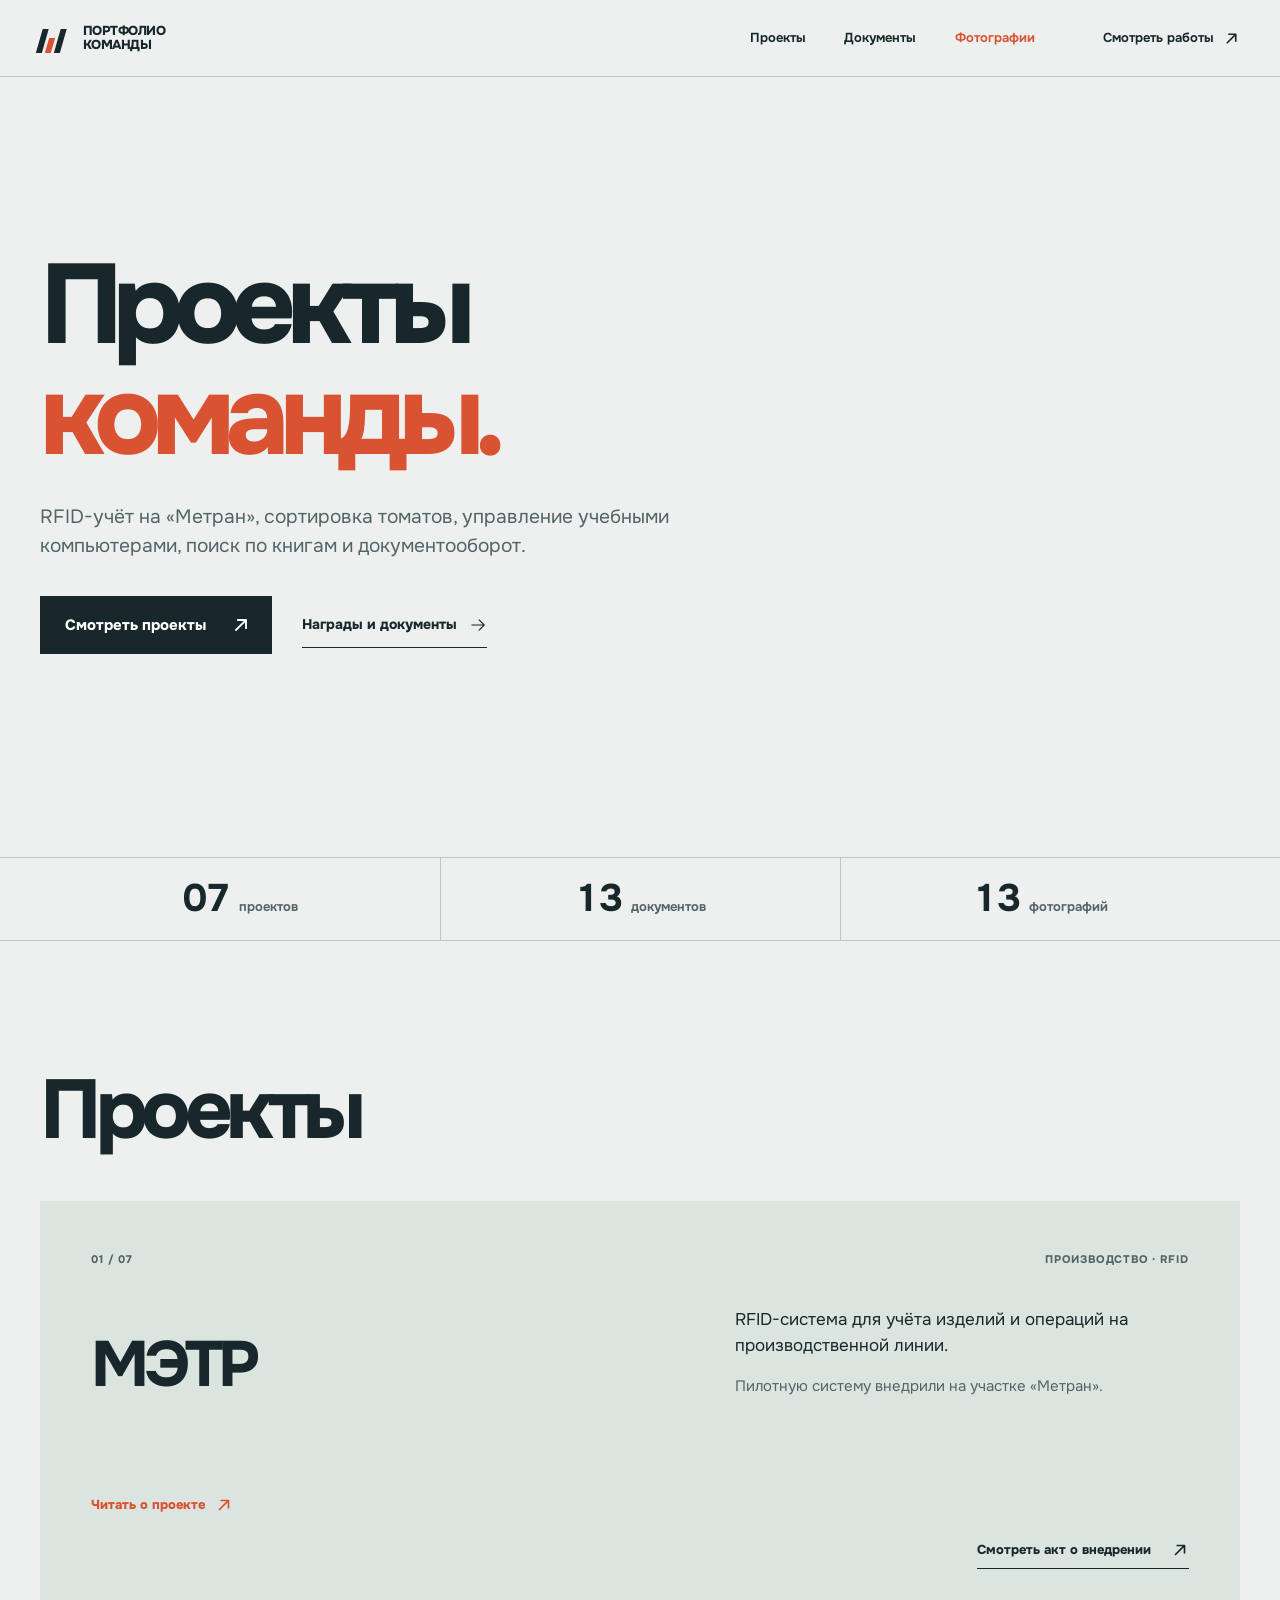
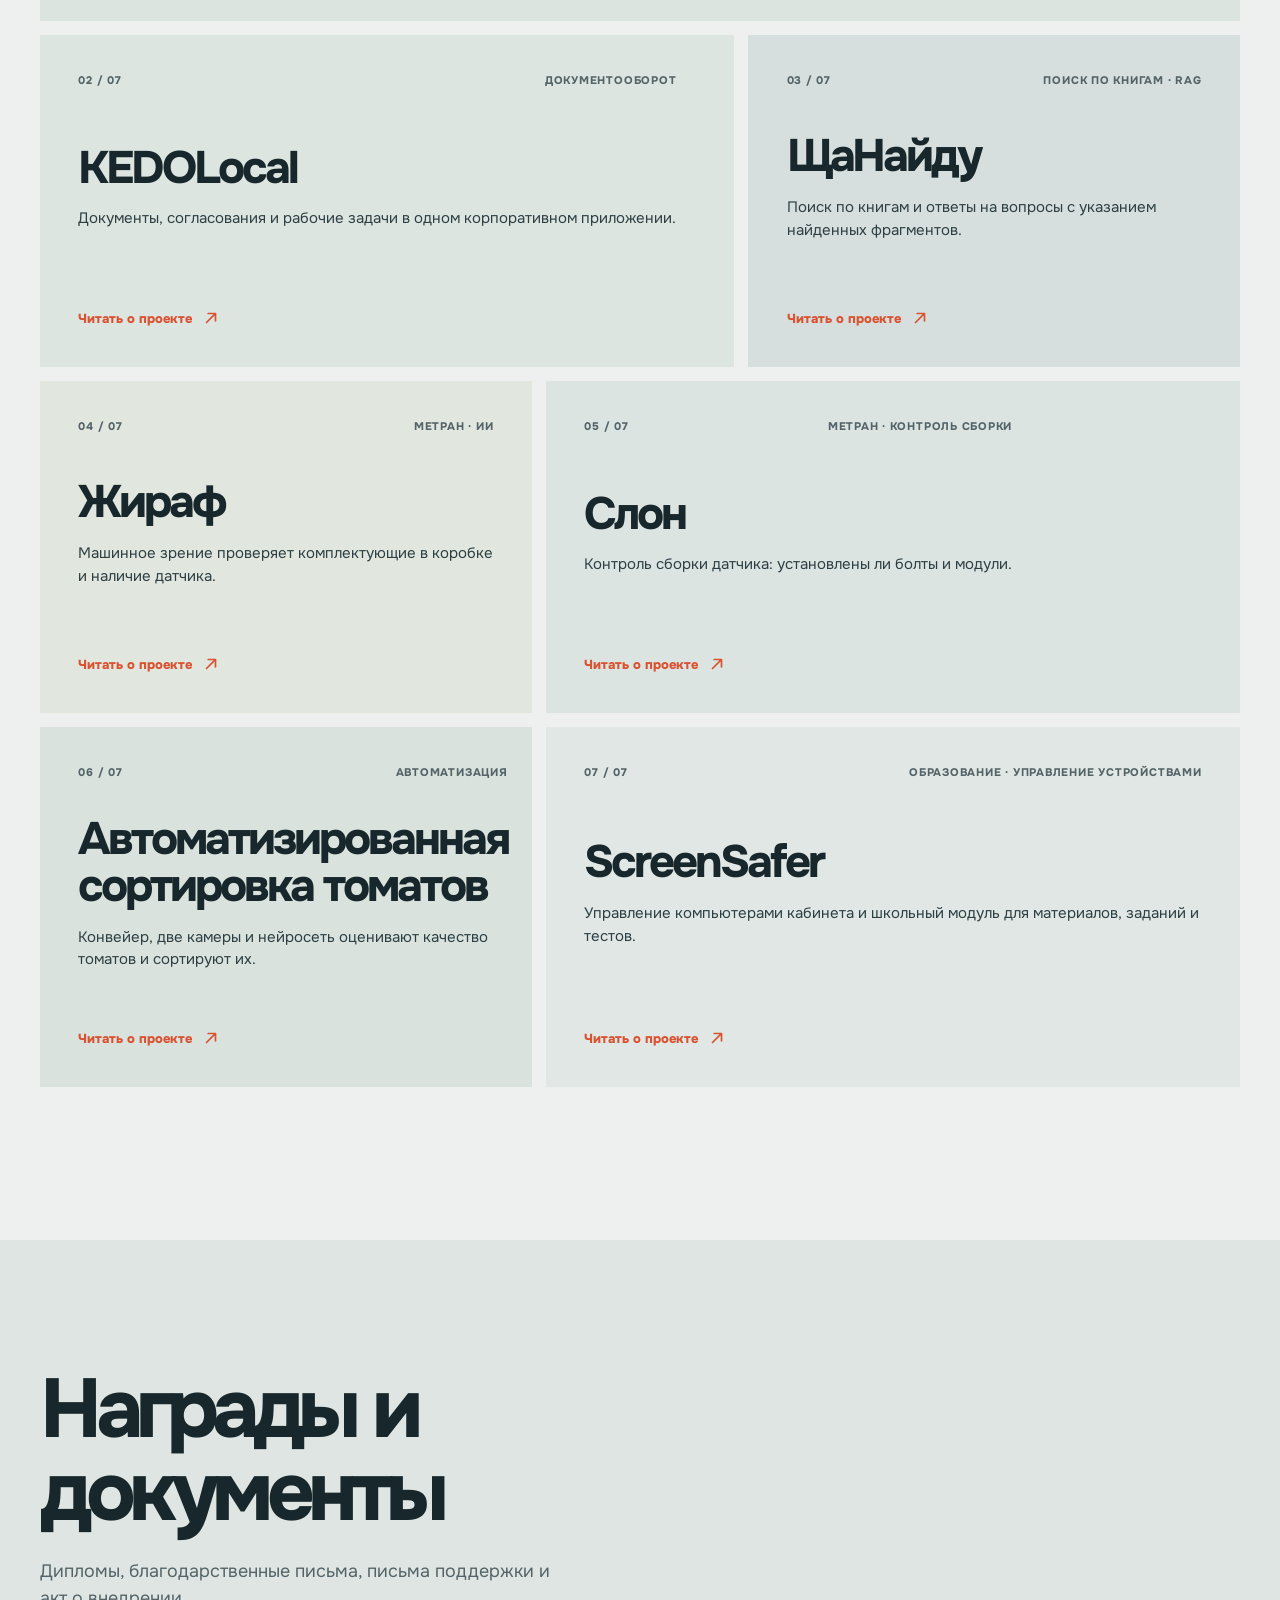
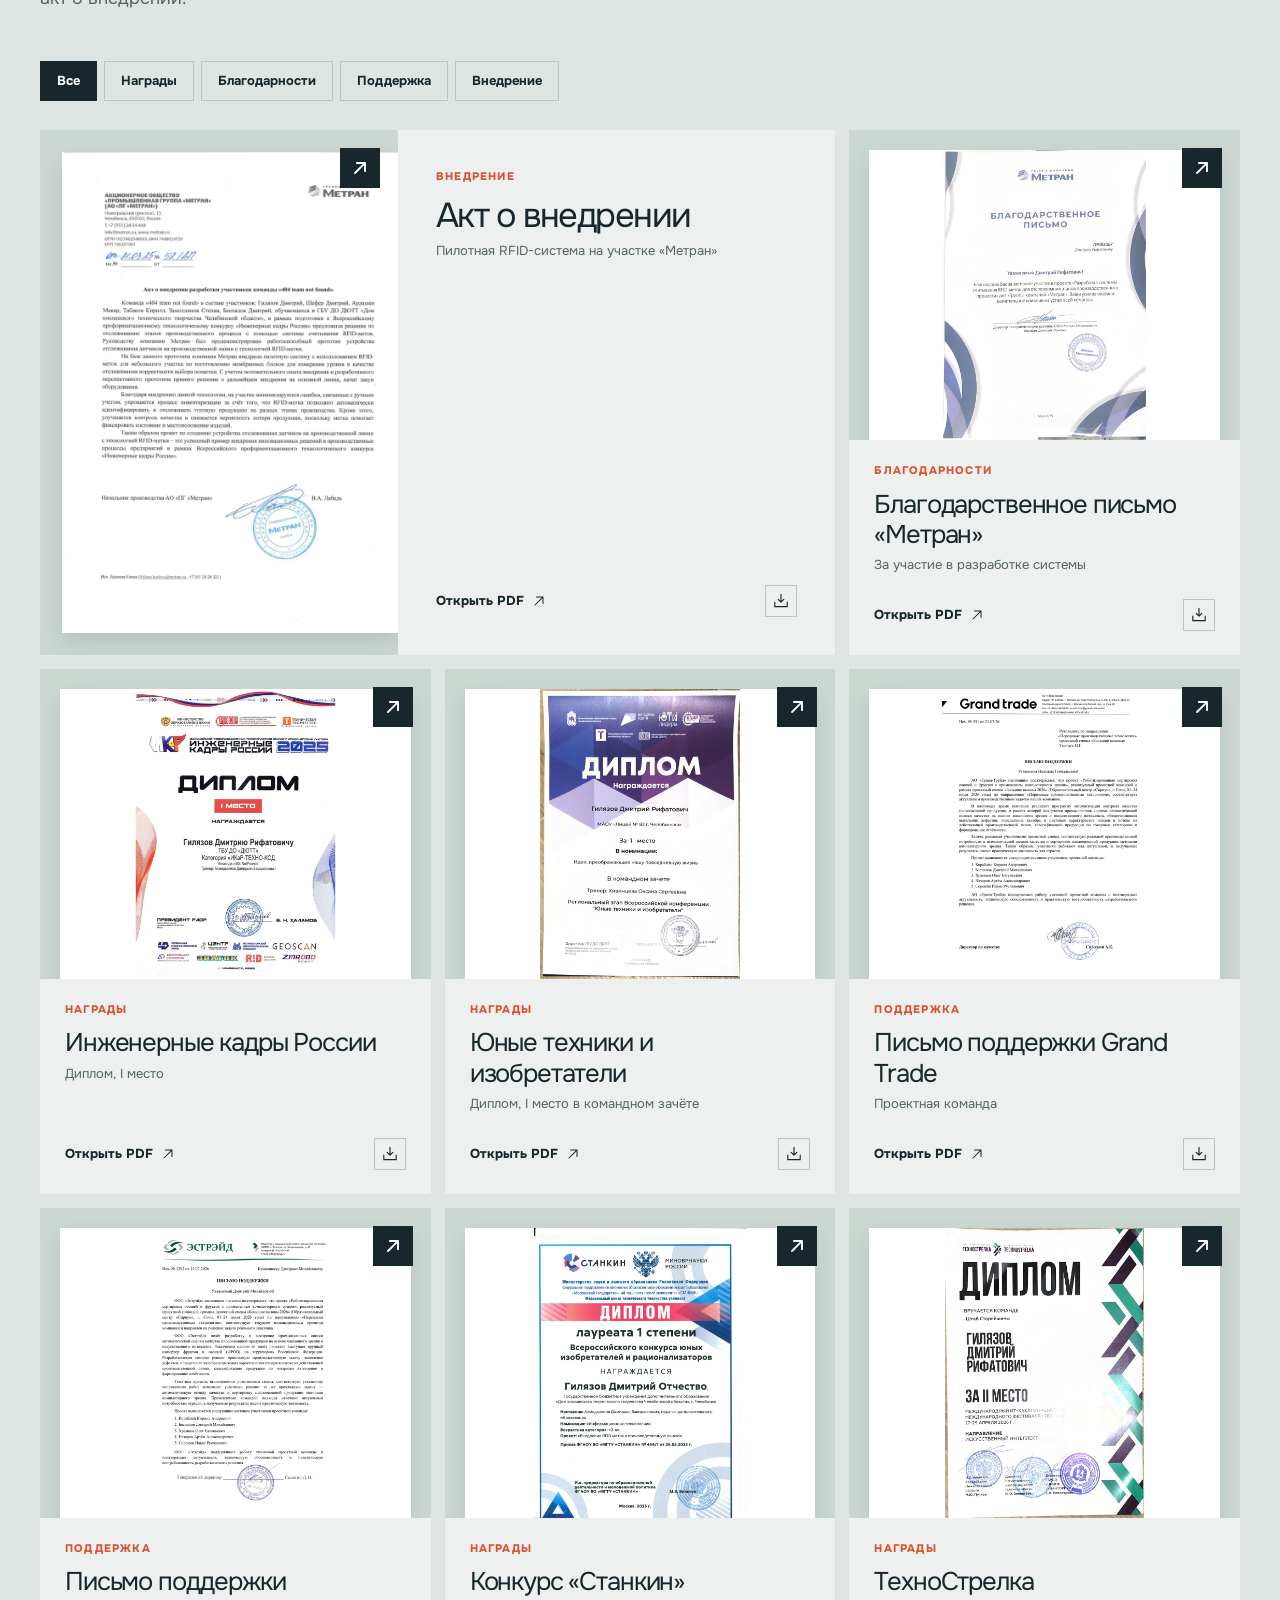
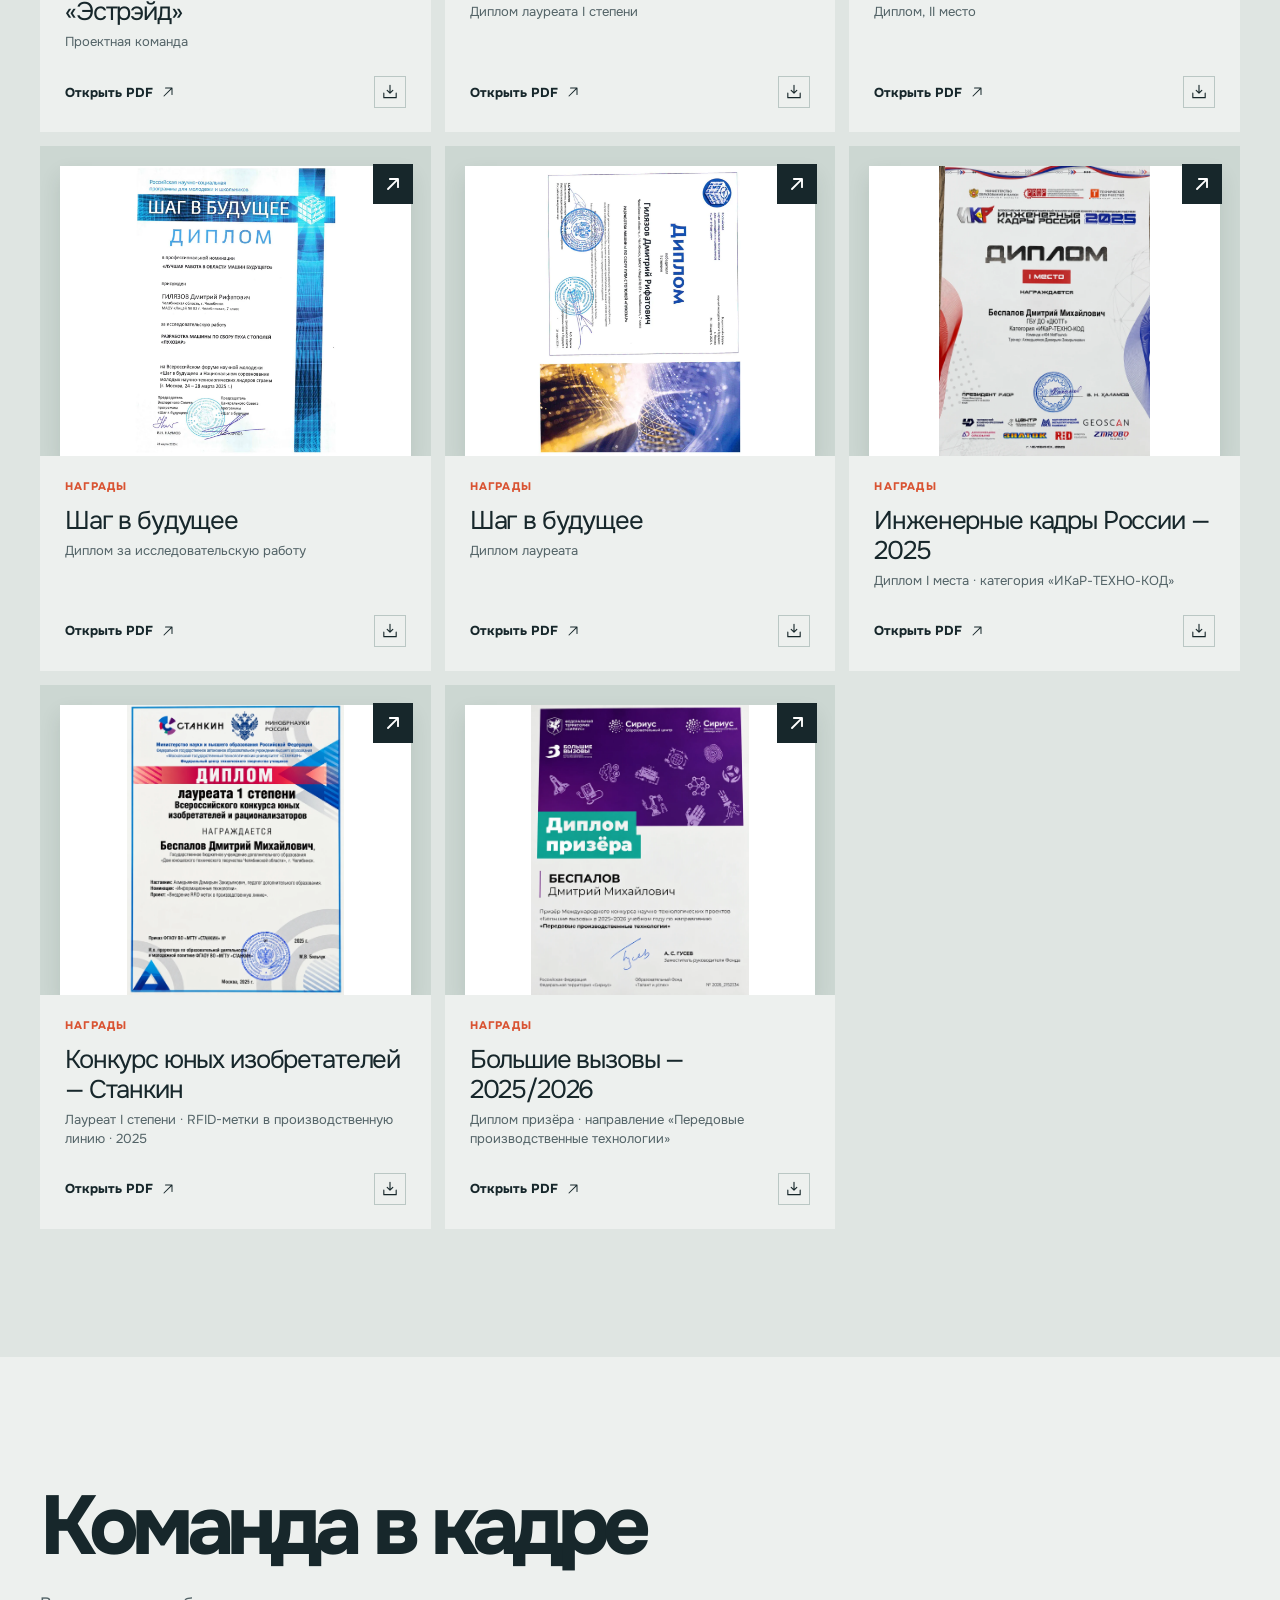
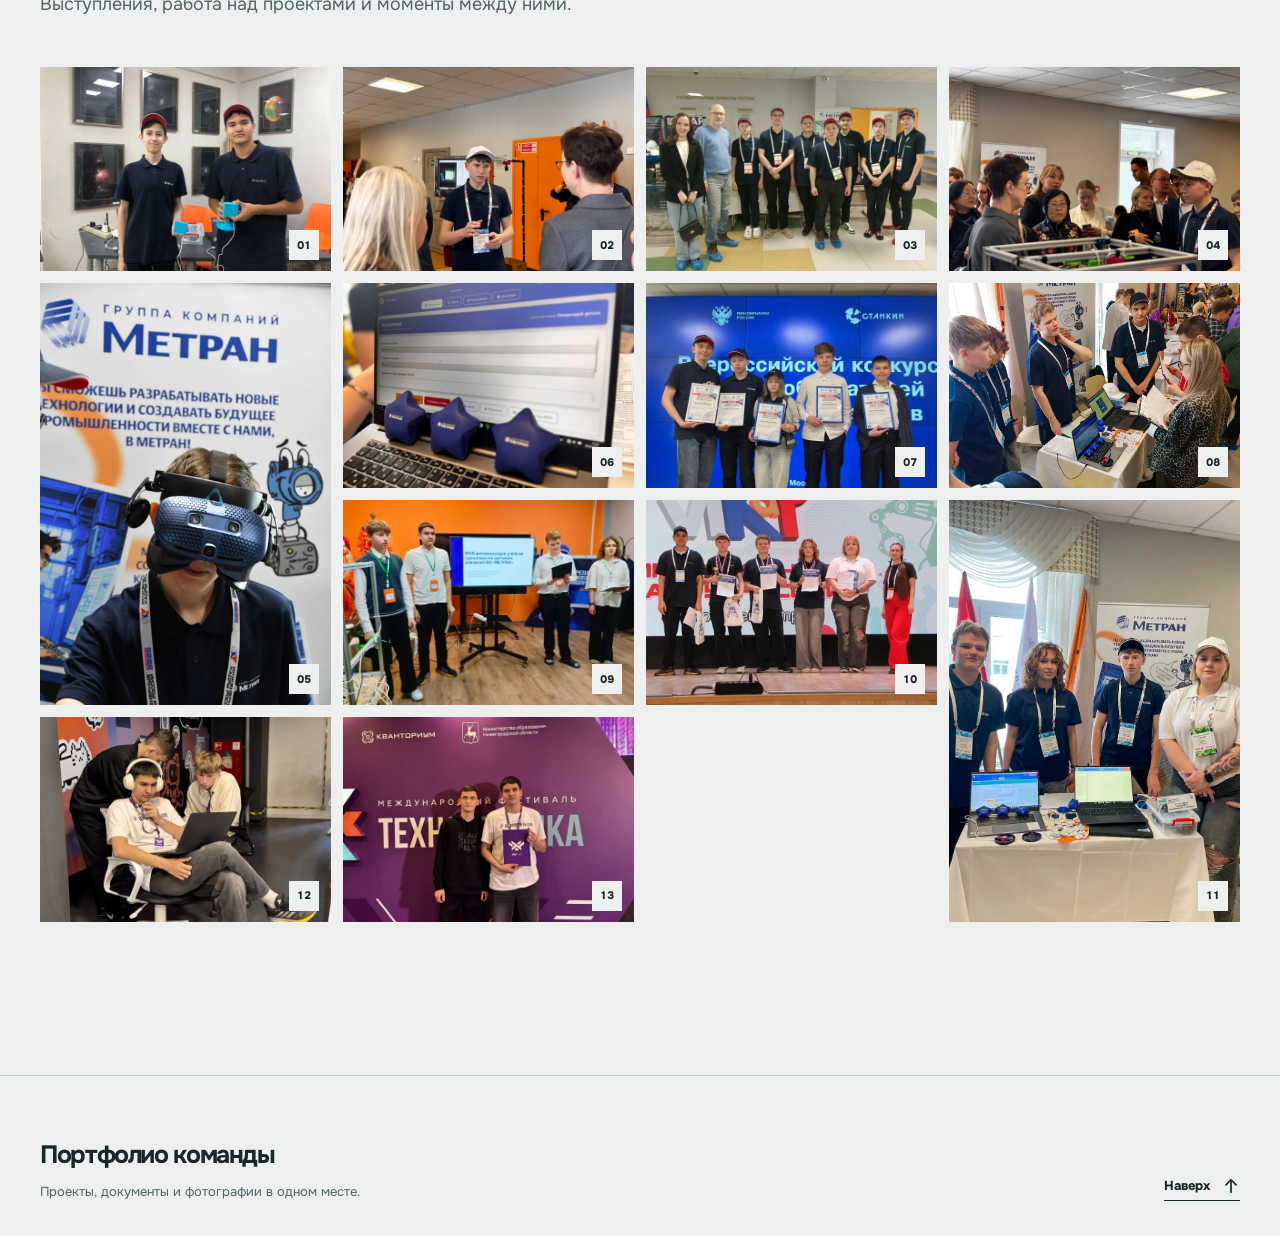
==== commit 6a3b416b: "Add three award certificates" ====
--- a/index.html
+++ b/index.html
@@ -7,7 +7,7 @@
     <meta name="description" content="Портфолио команды: проекты для производства, образования и работы с информацией, награды и фотографии." />
     <title>Портфолио команды | проекты и достижения</title>
     <link rel="icon" type="image/svg+xml" href="./favicon.svg" />
-    <script type="module" crossorigin src="./assets/index-C7n1hE3x.js"></script>
+    <script type="module" crossorigin src="./assets/index-DbQTvTW_.js"></script>
     <link rel="stylesheet" crossorigin href="./assets/index-BJqQBaAN.css">
   </head>
   <body>
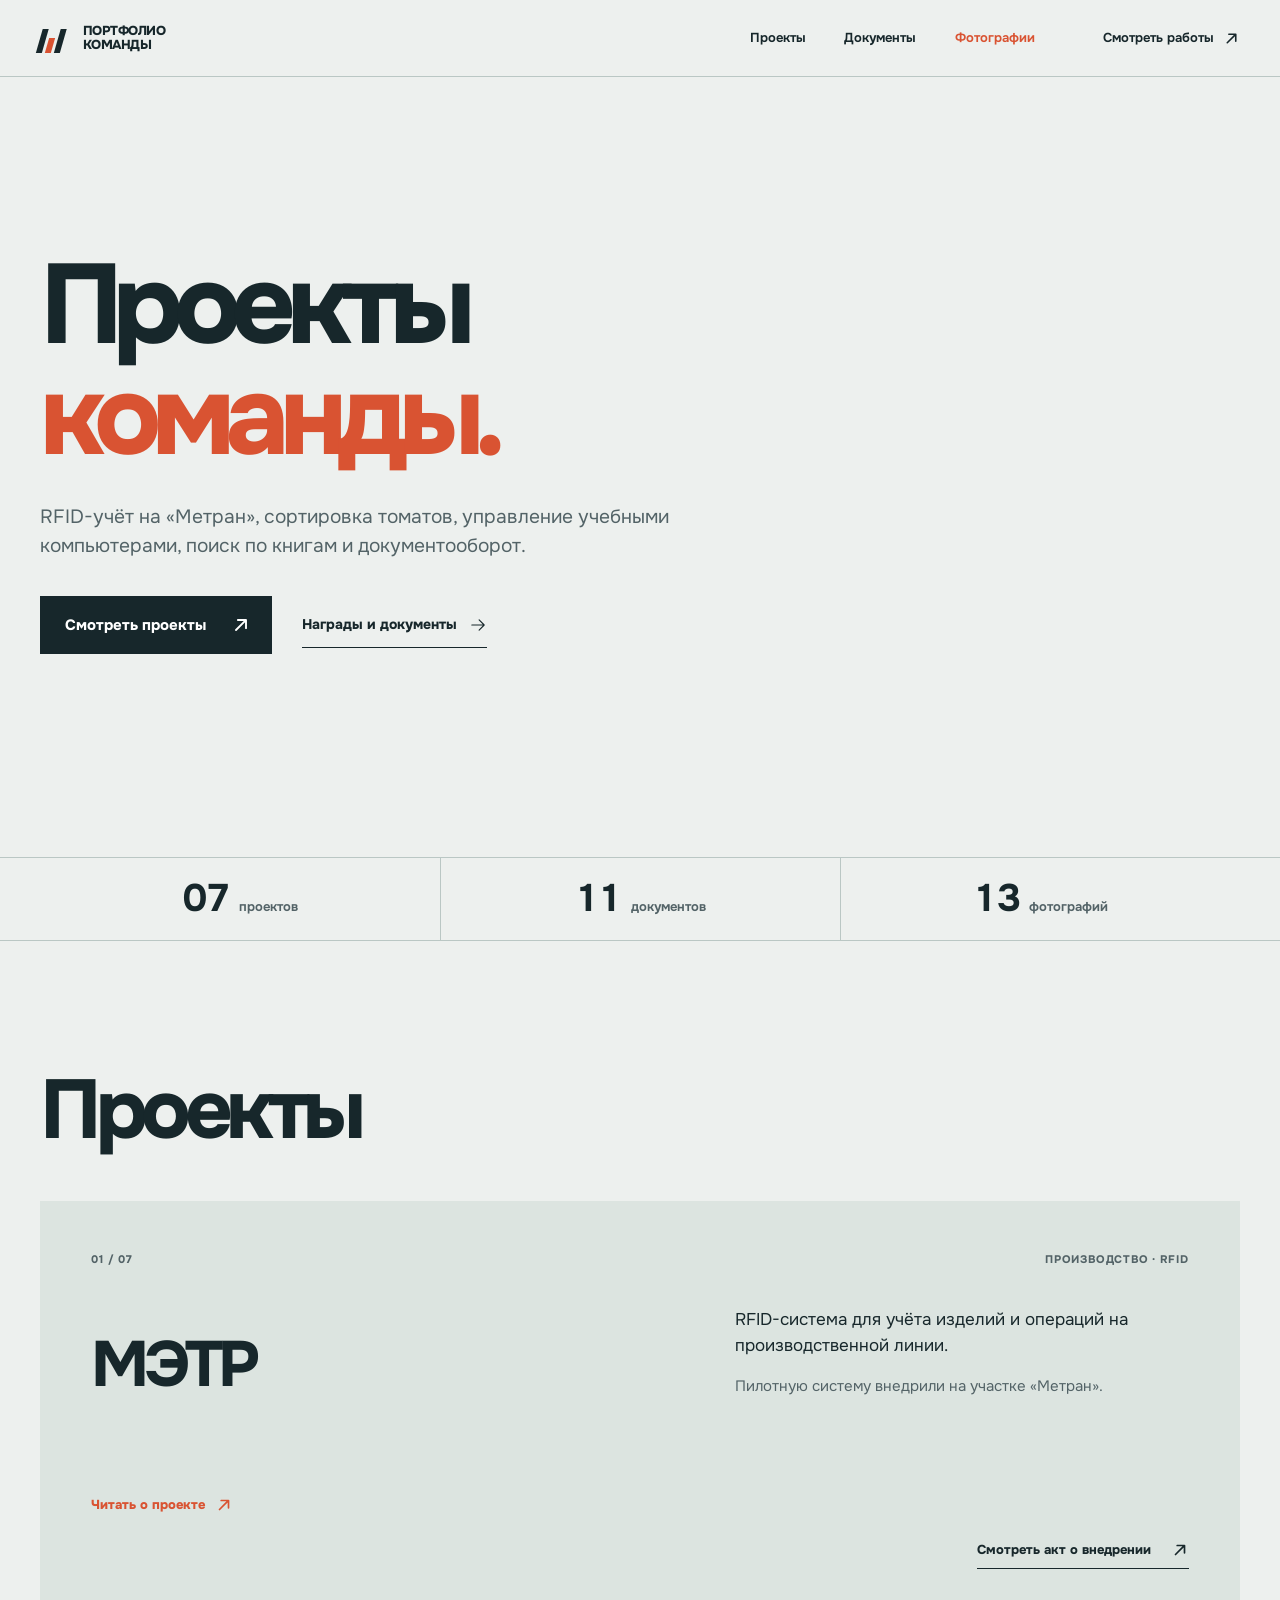
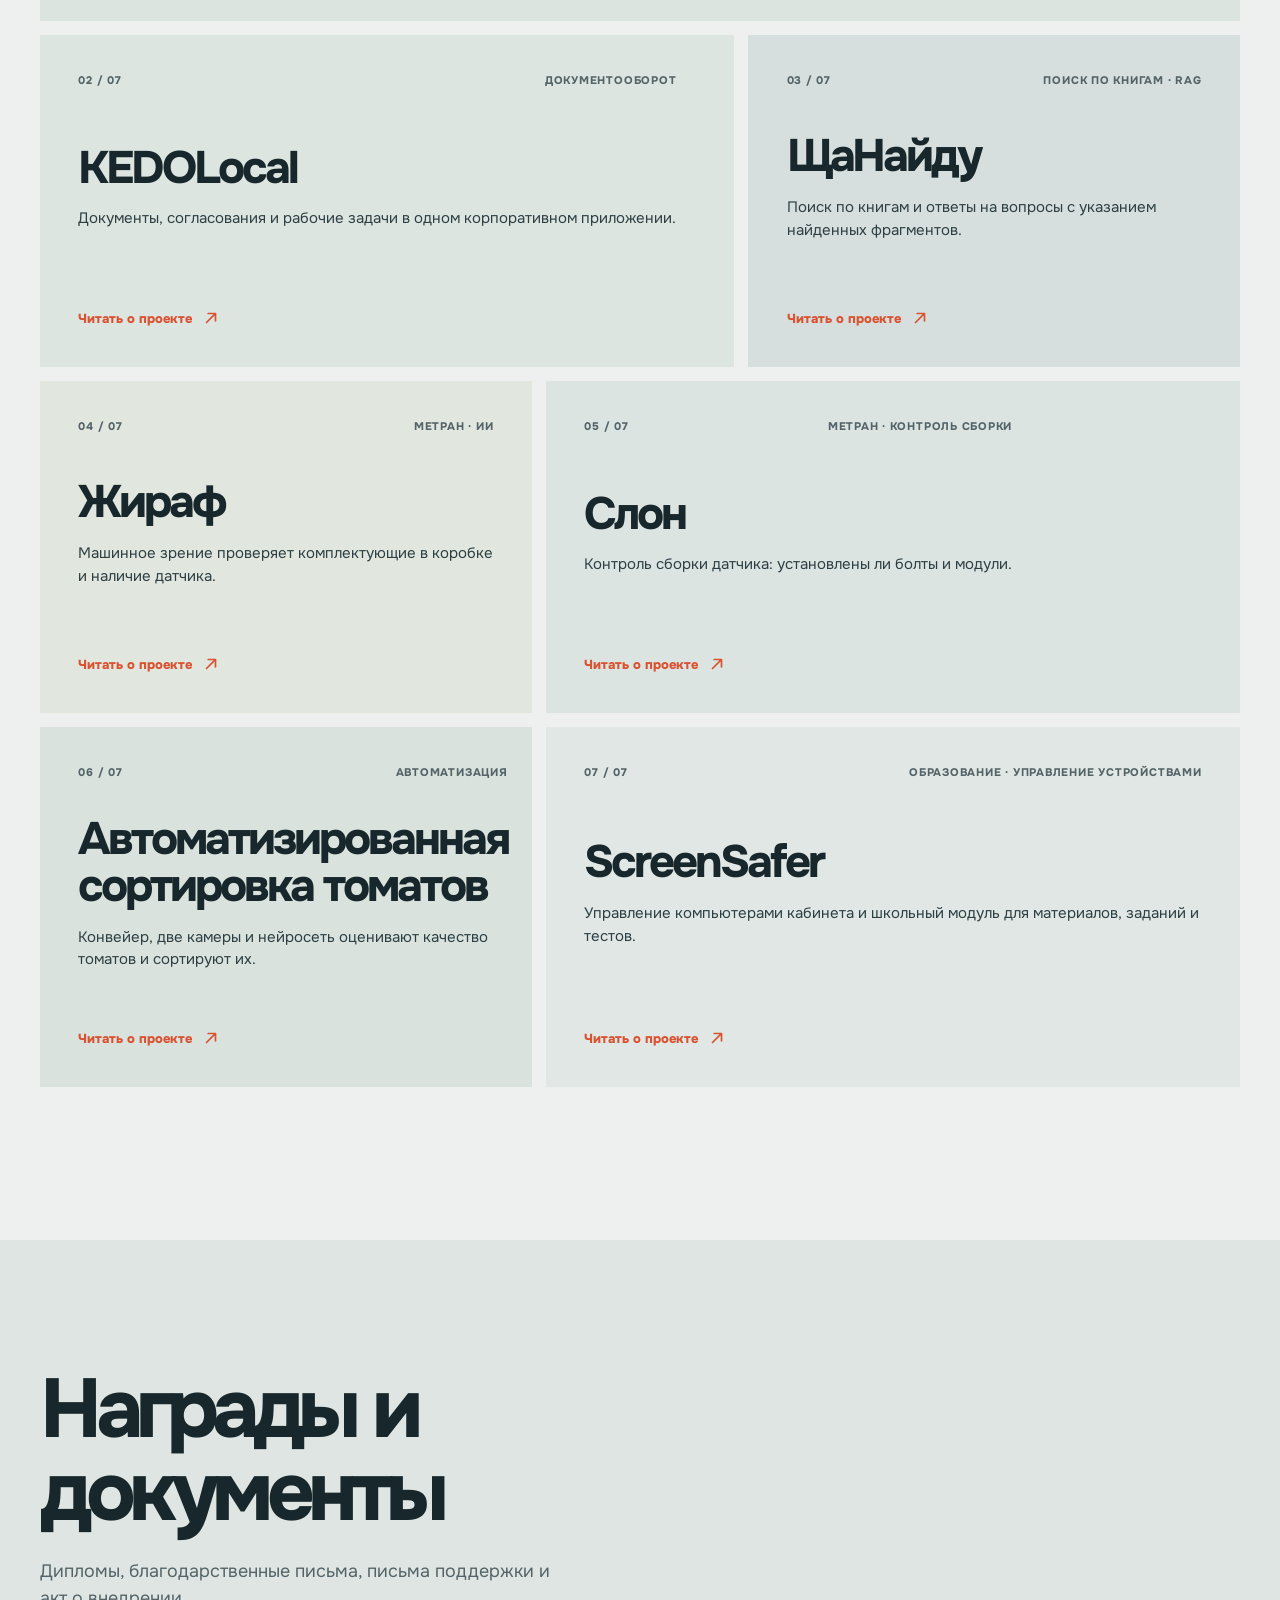
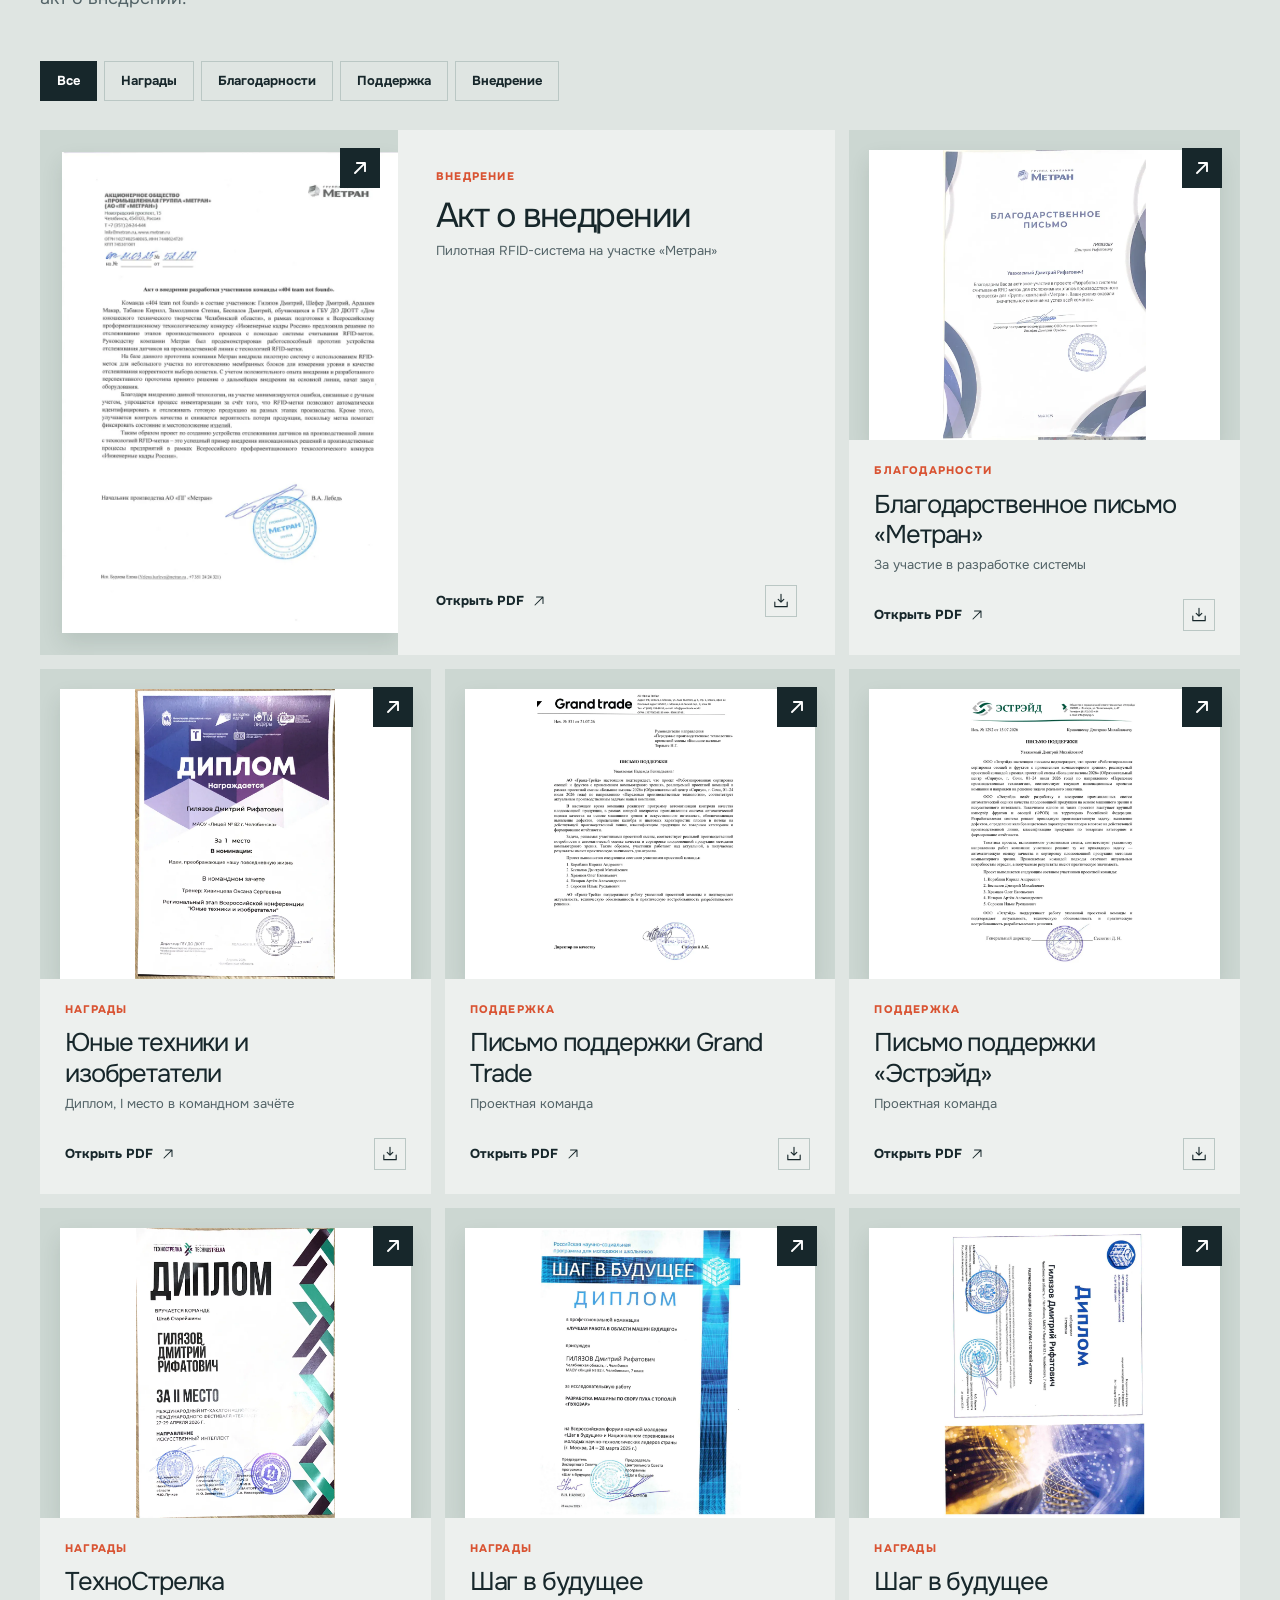
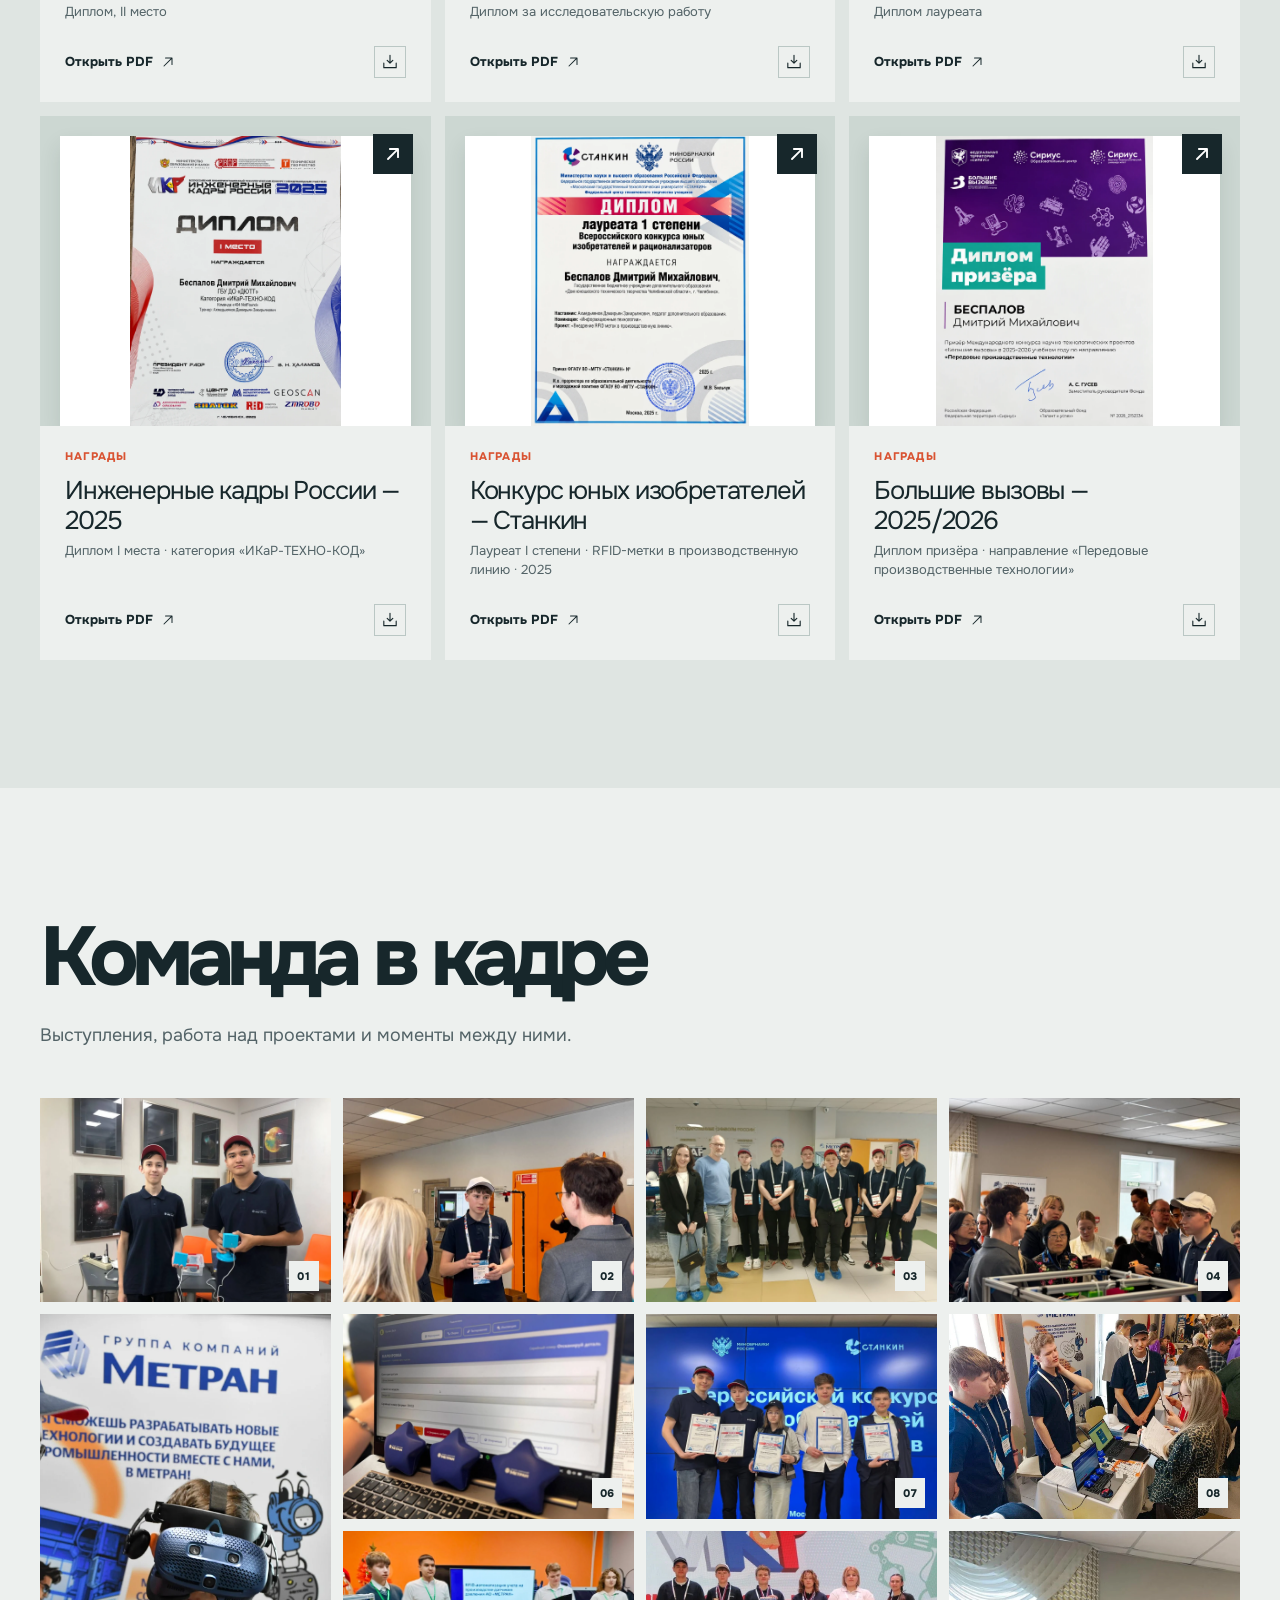
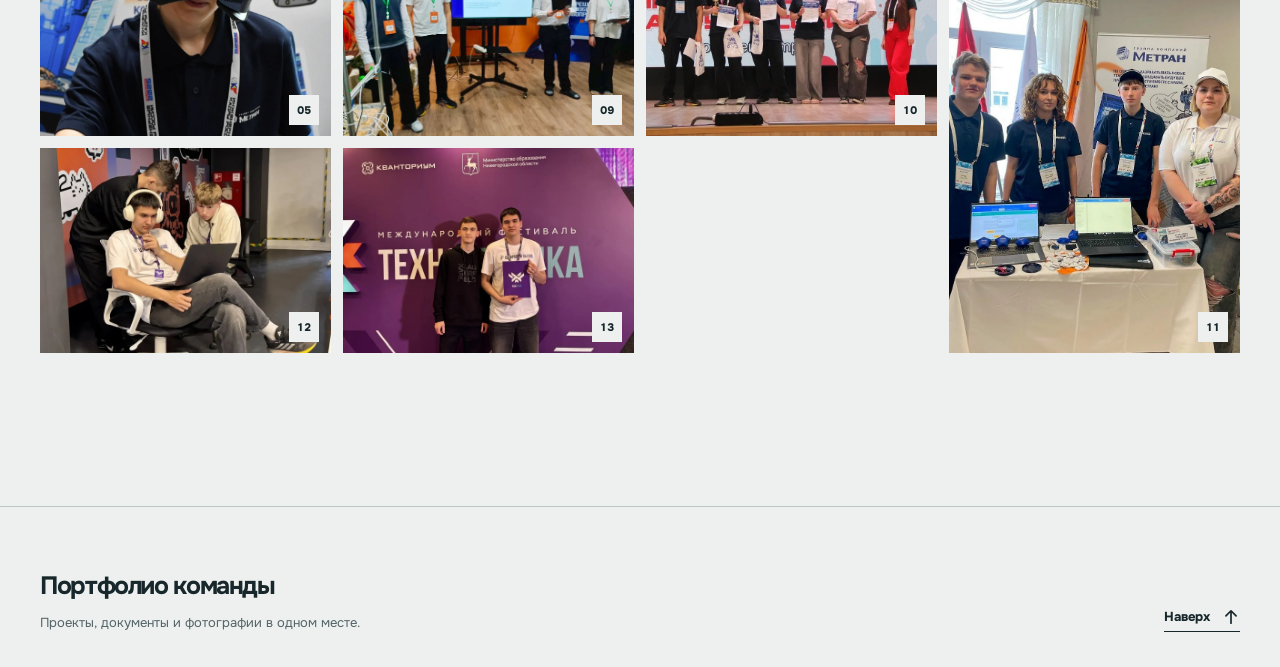
==== commit 63c37423: "Remove certificates bearing Gilyazov name" ====
--- a/index.html
+++ b/index.html
@@ -7,7 +7,7 @@
     <meta name="description" content="Портфолио команды: проекты для производства, образования и работы с информацией, награды и фотографии." />
     <title>Портфолио команды | проекты и достижения</title>
     <link rel="icon" type="image/svg+xml" href="./favicon.svg" />
-    <script type="module" crossorigin src="./assets/index-DbQTvTW_.js"></script>
+    <script type="module" crossorigin src="./assets/index-CxI3A0so.js"></script>
     <link rel="stylesheet" crossorigin href="./assets/index-BJqQBaAN.css">
   </head>
   <body>
